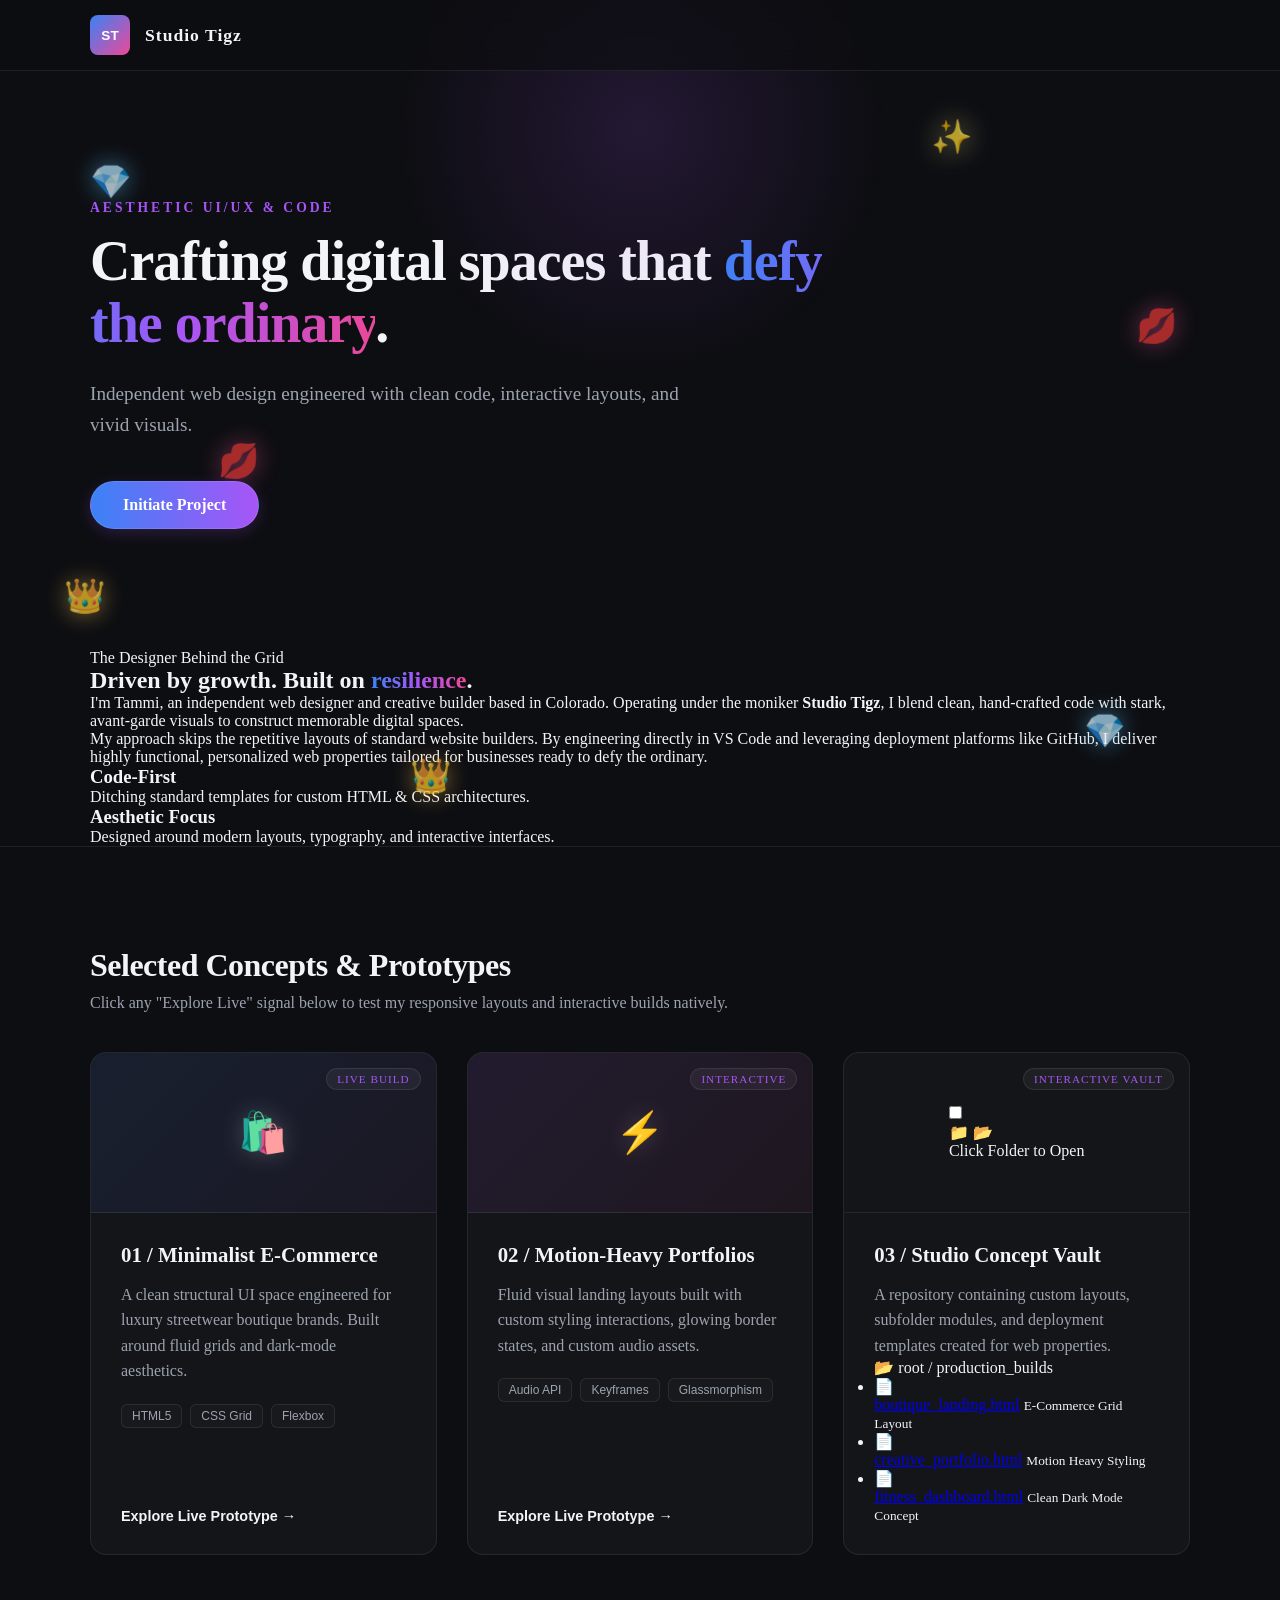
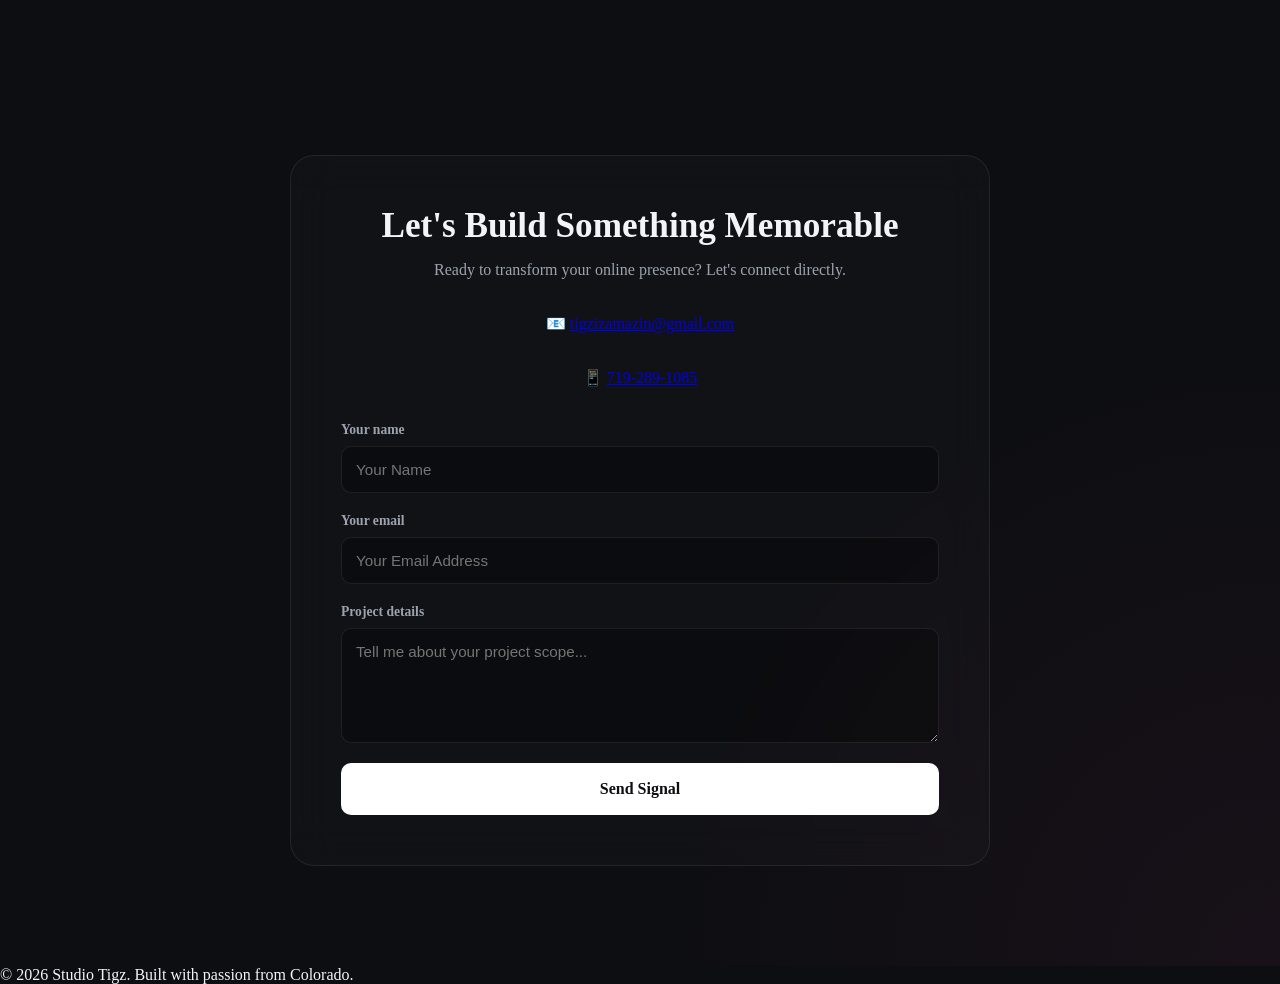
==== index.html @ 37947c1b "Use live GitHub Pages link for boutique project" ====
<!DOCTYPE html>
<html lang="en">
<head>
    <meta charset="UTF-8">
    <meta name="viewport" content="width=device-width, initial-scale=1.0">
    <title>Studio Tigz | Digital Experience Portfolio</title>
    <link rel="stylesheet" href="style.css">
</head>
<body>
    
    <!-- Trendy Floating Asset Layer -->
    <div class="floating-assets-layer" aria-hidden="true">
        <span class="sparkle-particle particle-1">✦</span>
        <span class="sparkle-particle particle-2">✧</span>
        <span class="sparkle-particle particle-3">·</span>
        <span class="sparkle-particle particle-4">✦</span>
        <span class="sparkle-particle particle-5">✧</span>
        <span class="sparkle-particle particle-6">·</span>
        <span class="float-item diamond item-1">💎</span>
        <span class="float-item lips item-2">💋</span>
        <span class="float-item crown item-3">👑</span>
        <span class="float-item star item-4">✨</span>
        <span class="float-item diamond item-5">💎</span>
        <span class="float-item lips item-6">💋</span>
        <span class="float-item crown item-7">👑</span>
    </div>

    <!-- Navigation Header -->
    <header class="glass-nav">
        <div class="nav-container">
            <a href="#top" class="brand-mark" aria-label="Studio Tigz home">ST</a>
            <a href="#top" class="studio-name">Studio Tigz</a>
        </div>
    </header>

    <!-- Main Hero Statement Section -->
    <main id="top">
    <section class="hero-section">
        <div class="hero-glow"></div>
        <div class="container">
            <p class="hero-tag">Aesthetic UI/UX & Code</p>
            <h1 class="hero-title">Crafting digital spaces that <span class="gradient-text">defy the ordinary</span>.</h1>
            <p class="hero-subtitle">Independent web design engineered with clean code, interactive layouts, and vivid visuals.</p>
            <a href="#contact" class="btn-primary">Initiate Project</a>
        </div>
    </section>

    <!-- About / Studio Bio Section -->
    <section id="about" class="bio-section">
        <div class="container">
            <div class="bio-grid">
                <div class="bio-text">
                    <p class="bio-tag">The Designer Behind the Grid</p>
                    <h2>Driven by growth. Built on <span class="gradient-text">resilience</span>.</h2>
                    <p class="bio-paragraph">
                        I'm Tammi, an independent web designer and creative builder based in Colorado.
                        Operating under the moniker <strong>Studio Tigz</strong>, I blend clean, hand-crafted code with stark,
                        avant-garde visuals to construct memorable digital spaces.
                    </p>
                    <p class="bio-paragraph">
                        My approach skips the repetitive layouts of standard website builders. By engineering directly in
                        VS Code and leveraging deployment platforms like GitHub, I deliver highly functional, personalized
                        web properties tailored for businesses ready to defy the ordinary.
                    </p>
                </div>
                <div class="bio-stats">
                    <div class="stat-card">
                        <h3>Code-First</h3>
                        <p>Ditching standard templates for custom HTML &amp; CSS architectures.</p>
                    </div>
                    <div class="stat-card">
                        <h3>Aesthetic Focus</h3>
                        <p>Designed around modern layouts, typography, and interactive interfaces.</p>
                    </div>
                </div>
            </div>
        </div>
    </section>

    <!-- Work Portfolio Display Section -->
    <section id="work" class="work-section">
        <div class="container">
            <h2 class="section-title">Selected Concepts &amp; Prototypes</h2>
            <p class="section-desc" style="color: var(--text-muted); margin-top: -30px; margin-bottom: 40px;">
                Click any "Explore Live" signal below to test my responsive layouts and interactive builds natively.
            </p>

            <div class="grid">
                <!-- Project Card 01 -->
                <div class="work-card">
                    <div class="card-visual-header asset-ecommerce">
                        <span class="preview-badge">Live Build</span>
                        <div class="card-icon">🛍️</div>
                    </div>
                    <div class="card-body">
                        <h3>01 / Minimalist E-Commerce</h3>
                        <p>A clean structural UI space engineered for luxury streetwear boutique brands. Built around fluid grids and dark-mode aesthetics.</p>
                        <div class="project-tags">
                            <span>HTML5</span> <span>CSS Grid</span> <span>Flexbox</span>
                        </div>
                        <!-- Replace the placeholder with the live project URL when ready. -->
                        <a href="#" target="_blank" rel="noopener noreferrer" class="project-link">Explore Live Prototype &rarr;</a>
                    </div>
                </div>

                <!-- Project Card 02 -->
                <div class="work-card">
                    <div class="card-visual-header asset-motion">
                        <span class="preview-badge">Interactive</span>
                        <div class="card-icon">⚡</div>
                    </div>
                    <div class="card-body">
                        <h3>02 / Motion-Heavy Portfolios</h3>
                        <p>Fluid visual landing layouts built with custom styling interactions, glowing border states, and custom audio assets.</p>
                        <div class="project-tags">
                            <span>Audio API</span> <span>Keyframes</span> <span>Glassmorphism</span>
                        </div>
                        <!-- Replace the placeholder with the live project URL when ready. -->
                        <a href="#" target="_blank" rel="noopener noreferrer" class="project-link">Explore Live Prototype &rarr;</a>
                    </div>
                </div>

                <!-- Interactive Concept Vault Card -->
                <div class="work-card vault-card">
                    <div class="card-visual-header asset-vault">
                        <span class="preview-badge">Interactive Vault</span>
                        <label class="folder-trigger" for="vault-toggle" aria-label="Toggle Project Folder">
                            <input type="checkbox" id="vault-toggle" class="vault-checkbox">
                            <div class="folder-icon">
                                <span class="folder-back">📁</span>
                                <span class="folder-front">📂</span>
                            </div>
                            <span class="folder-hint-text">Click Folder to Open</span>
                        </label>
                    </div>

                    <div class="card-body">
                        <h3>03 / Studio Concept Vault</h3>
                        <p>A repository containing custom layouts, subfolder modules, and deployment templates created for web properties.</p>

                        <div class="vault-file-tree">
                            <div class="tree-header">📂 root / production_builds</div>
                            <ul class="file-list">
                                <li class="file-item">
                                    <span class="file-icon">📄</span>
                                    <div class="file-info">
                                        <a href="https://tammi-digital.github.io/boutique-landing/" target="_blank" rel="noopener noreferrer">boutique_landing.html</a>
                                        <small>E-Commerce Grid Layout</small>
                                    </div>
                                </li>
                                <li class="file-item">
                                    <span class="file-icon">📄</span>
                                    <div class="file-info">
                                        <a href="https://github.io" target="_blank" rel="noopener noreferrer">creative_portfolio.html</a>
                                        <small>Motion Heavy Styling</small>
                                    </div>
                                </li>
                                <li class="file-item">
                                    <span class="file-icon">📄</span>
                                    <div class="file-info">
                                        <a href="https://github.io" target="_blank" rel="noopener noreferrer">fitness_dashboard.html</a>
                                        <small>Clean Dark Mode Concept</small>
                                    </div>
                                </li>
                            </ul>
                        </div>
                    </div>
                </div>
            </div>
        </div>
    </section>

    <!-- Contact & Engagement Form -->
    <section id="contact" class="contact-section">
        <div class="container">
            <div class="glass-card">
                <h2>Let's Build Something Memorable</h2>
                <p>Ready to transform your online presence? Let's connect directly.</p>
                
                <!-- Direct Contact Information -->
                <div class="direct-contact">
                    <p>📧 <a href="mailto:tigzizamazin@gmail.com">tigzizamazin@gmail.com</a></p>
                    <p>📱 <a href="tel:7192891085">719-289-1085</a></p>
                </div>

                <form class="contact-form" action="mailto:tigzizamazin@gmail.com" method="post" enctype="text/plain">
                    <label for="name">Your name</label>
                    <input id="name" name="name" type="text" placeholder="Your Name" required>
                    <label for="email">Your email</label>
                    <input id="email" name="email" type="email" placeholder="Your Email Address" required>
                    <label for="message">Project details</label>
                    <textarea id="message" name="message" placeholder="Tell me about your project scope..." rows="5" required></textarea>
                    <button type="submit" class="btn-submit">Send Signal</button>
                </form>
            </div>
        </div>
    </section>
    </main>

    <!-- Footer -->
    <footer>
        <p>&copy; 2026 Studio Tigz. Built with passion from Colorado.</p>
    </footer>
    <!-- Futuristic Hover Audio System -->
    <script>
        // Create an electronic high-end synth blip on the fly
        let audioContext;

        function playHoverSound() {
            const AudioContext = window.AudioContext || window.webkitAudioContext;
            if (!AudioContext) return;
            
            audioContext ??= new AudioContext();
            const ctx = audioContext;
            const osc = ctx.createOscillator();
            const gain = ctx.createGain();
            
            // High-end electronic sine wave characteristic
            osc.type = 'sine'; 
            // 850Hz to 1200Hz gives that premium cyber-notification frequency
            osc.frequency.setValueAtTime(850, ctx.currentTime);
            osc.frequency.exponentialRampToValueAtTime(1200, ctx.currentTime + 0.08);
            
            // Smoothly fade out the sound so it doesn't pop aggressively
            gain.gain.setValueAtTime(0.04, ctx.currentTime); // Low volume so it isn't startling
            gain.gain.exponentialRampToValueAtTime(0.0001, ctx.currentTime + 0.08);
            
            osc.connect(gain);
            gain.connect(ctx.destination);
            
            osc.start();
            osc.stop(ctx.currentTime + 0.08);
        }

        // Attach the sound trigger to your interactive glowing action buttons
        document.querySelectorAll('.btn-primary, .btn-submit, .work-card').forEach(element => {
            element.addEventListener('mouseenter', playHoverSound);
        });
    </script>

</body>
</html>
---- style.css ----
/* Core Structural & Color Reset */
:root {
    --bg-dark: #0d0e12;
    --card-bg: rgba(255, 255, 255, 0.03);
    --glass-border: rgba(255, 255, 255, 0.08);
    --text-main: #f3f4f6;
    --text-muted: #9ca3af;
    --neon-blue: #3b82f6;
    --neon-purple: #a855f7;
    --neon-pink: #ec4899;
}

* {
    margin: 0;
    padding: 0;
    box-sizing: border-box;
    font-family: Georgia, "Times New Roman", serif;
    scroll-behavior: smooth;
}

body {
    background-color: var(--bg-dark);
    color: var(--text-main);
    overflow-x: hidden;
    width: 100%;
}

.floating-assets-layer {
    position: fixed;
    inset: 0;
    z-index: 0;
    overflow: hidden;
    pointer-events: none;
}

.float-item {
    position: absolute;
    display: block;
    font-family: "Segoe UI Emoji", "Apple Color Emoji", sans-serif;
    font-size: clamp(1.3rem, 2.6vw, 2.4rem);
    opacity: 0.72;
    filter: drop-shadow(0 0 10px rgba(255, 255, 255, 0.24));
    animation: float-drift 9s ease-in-out infinite;
    will-change: transform;
}

.sparkle-particle {
    position: absolute;
    color: #fff4a8;
    font-family: Georgia, serif;
    font-size: clamp(0.9rem, 1.8vw, 1.5rem);
    opacity: 0;
    text-shadow: 0 0 7px #fff4a8, 0 0 18px var(--neon-pink);
    animation: sparkle-pulse 4.5s ease-in-out infinite;
}

.particle-1 { top: 23%; left: 25%; animation-delay: 0s; }
.particle-2 { top: 42%; right: 22%; animation-delay: -1.4s; }
.particle-3 { top: 73%; left: 23%; animation-delay: -2.8s; }
.particle-4 { top: 82%; right: 28%; animation-delay: -3.7s; }
.particle-5 { top: 58%; right: 5%; animation-delay: -0.8s; }
.particle-6 { top: 11%; left: 44%; animation-delay: -2.1s; }

@keyframes sparkle-pulse {
    0%, 100% {
        opacity: 0;
        transform: scale(0.45) rotate(0deg);
    }
    35%, 65% {
        opacity: 0.9;
        transform: scale(1) rotate(45deg);
    }
}

.diamond {
    filter: drop-shadow(0 0 12px rgba(92, 196, 255, 0.75));
}

.lips {
    filter: drop-shadow(0 0 12px rgba(255, 92, 165, 0.65));
}

.crown {
    filter: drop-shadow(0 0 12px rgba(255, 204, 91, 0.72));
}

.star {
    filter: drop-shadow(0 0 14px rgba(255, 245, 159, 0.9));
}

.item-1 { top: 18%; left: 7%; animation-delay: -1s; }
.item-2 { top: 34%; right: 8%; animation-delay: -5s; }
.item-3 { top: 64%; left: 5%; animation-delay: -7s; }
.item-4 { top: 13%; right: 24%; animation-delay: -3s; }
.item-5 { top: 79%; right: 12%; animation-delay: -6s; }
.item-6 { top: 49%; left: 17%; animation-delay: -4s; }
.item-7 { top: 84%; left: 32%; animation-delay: -8s; }

@keyframes float-drift {
    0%, 100% {
        transform: translate3d(0, 0, 0) rotate(-8deg) scale(0.94);
    }
    50% {
        transform: translate3d(10px, -18px, 0) rotate(8deg) scale(1.06);
    }
}

.container {
    width: 90%;
    max-width: 1100px;
    margin: 0 auto;
}

/* Glassmorphism Header Bar */
.glass-nav {
    position: fixed;
    top: 0;
    width: 100%;
    z-index: 100;
    background: rgba(13, 14, 18, 0.7);
    backdrop-filter: blur(12px);
    border-bottom: 1px solid var(--glass-border);
    padding: 15px 0;
}

.nav-container {
    width: 90%;
    max-width: 1100px;
    margin: 0 auto;
    display: flex;
    align-items: center;
    gap: 15px;
}

.brand-mark {
    display: grid;
    place-items: center;
    height: 40px;
    width: 40px;
    border-radius: 8px;
    background: linear-gradient(135deg, var(--neon-blue), var(--neon-pink));
    color: #fff;
    font-family: Arial, sans-serif;
    font-size: 0.85rem;
    font-weight: 800;
    text-decoration: none;
}

.studio-name {
    font-size: 1.1rem;
    font-weight: 700;
    letter-spacing: 1px;
    color: var(--text-main);
    text-decoration: none;
}

/* High-Concept Hero Layout */
.hero-section {
    position: relative;
    padding: 200px 0 120px 0;
    display: flex;
    align-items: center;
    overflow: hidden; /* FIX: Keeps moving animation elements clipped within section boundaries */
}

.hero-glow {
    position: absolute;
    top: 20%;
    left: 50%;
    transform: translate(-50%, -50%);
    width: 500px;
    height: 500px;
    background: radial-gradient(circle, rgba(168,85,247,0.15) 0%, rgba(59,130,246,0) 70%);
    z-index: 1;
    pointer-events: none;
}

.hero-section::after {
    position: absolute; /* FIX: Forcibly binds the sweep light relative to the hero wrapper */
    top: 0;
    left: -35%;
    width: 22%;
    height: 100%;
    background: linear-gradient(90deg, transparent, rgba(255, 255, 255, 0.08), transparent);
    content: "";
    pointer-events: none;
    transform: skewX(-18deg);
    animation: light-sweep 11s ease-in-out infinite;
}

@keyframes light-sweep {
    0%, 60% { left: -35%; }
    80%, 100% { left: 120%; }
}

.hero-tag {
    color: var(--neon-purple);
    font-weight: 600;
    text-transform: uppercase;
    letter-spacing: 3px;
    font-size: 0.85rem;
    margin-bottom: 15px;
}

.hero-title {
    font-size: 3.5rem;
    font-weight: 800;
    line-height: 1.1;
    max-width: 800px;
    margin-bottom: 25px;
    letter-spacing: -1px;
}

.gradient-text {
    background: linear-gradient(to right, var(--neon-blue), var(--neon-purple), var(--neon-pink));
    -webkit-background-clip: text;
    -webkit-text-fill-color: transparent;
}

.hero-subtitle {
    font-size: 1.2rem;
    color: var(--text-muted);
    max-width: 600px;
    margin-bottom: 40px;
    line-height: 1.6;
}

/* Structural Concepts Grid */
.work-section {
    padding: 100px 0;
    border-top: 1px solid var(--glass-border);
}

/* Upgraded Dynamic Interactive Primary Button */
.btn-primary {
    display: inline-block;
    padding: 14px 32px;
    background: linear-gradient(to right, var(--neon-blue), var(--neon-purple));
    color: #fff;
    text-decoration: none;
    font-weight: 600;
    border-radius: 30px;
    border: 1px solid rgba(255, 255, 255, 0.1);
    box-shadow: 0 4px 15px rgba(168, 85, 247, 0.2);
    transition: all 0.3s cubic-bezier(0.4, 0, 0.2, 1);
    position: relative;
    z-index: 2;
}

/* Irresistible Multi-Layer Neon Glow Effect */
.btn-primary:hover {
    transform: translateY(-3px) scale(1.03);
    border-color: rgba(255, 255, 255, 0.4);
    box-shadow: 0 0 15px rgba(59, 130, 246, 0.6), 
                0 0 30px var(--neon-purple), 
                0 0 45px var(--neon-pink);
}

/* Upgraded Contact Form Submit Button */
.btn-submit {
    padding: 16px;
    background: #fff;
    color: var(--bg-dark);
    border: 1px solid transparent;
    border-radius: 10px;
    font-size: 1rem;
    font-weight: 700;
    cursor: pointer;
    transition: all 0.3s cubic-bezier(0.4, 0, 0.2, 1);
}

/* Stark White Neon Glow for the Submit Button */
.btn-submit:hover {
    background: var(--bg-dark);
    color: #fff;
    border-color: var(--neon-blue);
    transform: translateY(-2px);
    box-shadow: 0 0 15px rgba(59, 130, 246, 0.5),
                0 0 25px rgba(168, 85, 247, 0.4);
}

.section-title {
    font-size: 2rem;
    margin-bottom: 40px;
    letter-spacing: -0.5px;
}

.grid {
    display: grid;
    grid-template-columns: repeat(auto-fit, minmax(300px, 1fr));
    gap: 30px;
}

.work-card {
    background: var(--card-bg);
    border: 1px solid var(--glass-border);
    border-radius: 16px;
    overflow: hidden; /* Clips the background graphic to the card's rounded corners */
    display: flex;
    flex-direction: column;
    transition: all 0.35s cubic-bezier(0.4, 0, 0.2, 1);
}

.card-visual-header {
    height: 160px;
    position: relative;
    display: grid;
    place-items: center;
    border-bottom: 1px solid var(--glass-border);
}

.asset-ecommerce {
    background: linear-gradient(135deg, rgba(59, 130, 246, 0.1), rgba(168, 85, 247, 0.05));
}

.asset-motion {
    background: linear-gradient(135deg, rgba(168, 85, 247, 0.1), rgba(236, 72, 153, 0.05));
}

.card-icon {
    font-size: 2.5rem;
    filter: drop-shadow(0 0 12px rgba(255, 255, 255, 0.2));
}

.preview-badge {
    position: absolute;
    top: 15px;
    right: 15px;
    background: rgba(255, 255, 255, 0.05);
    border: 1px solid var(--glass-border);
    padding: 4px 10px;
    border-radius: 20px;
    font-size: 0.7rem;
    text-transform: uppercase;
    letter-spacing: 1px;
    color: var(--neon-purple);
}

.card-body {
    padding: 30px;
    display: flex;
    flex-direction: column;
    flex-grow: 1;
}

.work-card h3 {
    font-size: 1.3rem;
    margin-bottom: 15px;
}

.work-card p {
    color: var(--text-muted);
    line-height: 1.6;
}

.project-tags {
    display: flex;
    flex-wrap: wrap;
    gap: 8px;
    margin: 20px 0;
}

.project-tags span {
    background: rgba(255, 255, 255, 0.02);
    border: 1px solid var(--glass-border);
    padding: 4px 10px;
    border-radius: 6px;
    font-family: sans-serif;
    font-size: 0.75rem;
    color: var(--text-muted);
}

.project-link {
    margin-top: auto;
    color: var(--text-main);
    text-decoration: none;
    font-weight: 600;
    font-family: sans-serif;
    font-size: 0.9rem;
    transition: color 0.25s ease;
}

.work-card:hover {
    border-color: var(--neon-purple);
    transform: translateY(-5px);
    box-shadow: 0 10px 30px rgba(168, 85, 247, 0.1);
}

.work-card:hover .project-link {
    color: var(--neon-blue);
}

/* Glassmorphic Contact Card */
.contact-section {
    padding: 100px 0;
    background: radial-gradient(circle at bottom right, rgba(236,72,153,0.05), transparent 40%);
    overflow: hidden; /* FIX: Prevents contact animation leaks from shifting viewport container dimensions */
}

.glass-card {
    background: rgba(255, 255, 255, 0.02);
    border: 1px solid var(--glass-border);
    backdrop-filter: blur(20px);
    padding: 50px;
    border-radius: 24px;
    max-width: 700px;
    margin: 0 auto;
    text-align: center;
}

.glass-card h2 {
    font-size: 2.2rem;
    margin-bottom: 15px;
}

.glass-card p {
    color: var(--text-muted);
    margin-bottom: 35px;
}

.contact-form {
    display: flex;
    flex-direction: column;
    gap: 20px;
    text-align: left;
}

.contact-form label {
    color: var(--text-muted);
    font-size: 0.85rem;
    font-weight: 600;
    margin-bottom: -12px;
}

/* Completed & Sealed input block syntax structure */
.contact-form input, .contact-form textarea {
    width: 100%;
    background: rgba(0, 0, 0, 0.3);
    border: 1px solid var(--glass-border);
    padding: 14px;
    border-radius: 10px;
    color: var(--text-main);
    font-family: sans-serif;
    font-size: 0.95rem;
    transition: all 0.25s ease;
}

/* Smooth neon focus state indicator lines */
.contact-form input:focus, .contact-form textarea:focus {
    outline: none;
    border-color: var(--neon-purple);
    box-shadow: 0 0 10px rgba(168, 85, 247, 0.25);
    background: rgba(0, 0, 0, 0.4);
}
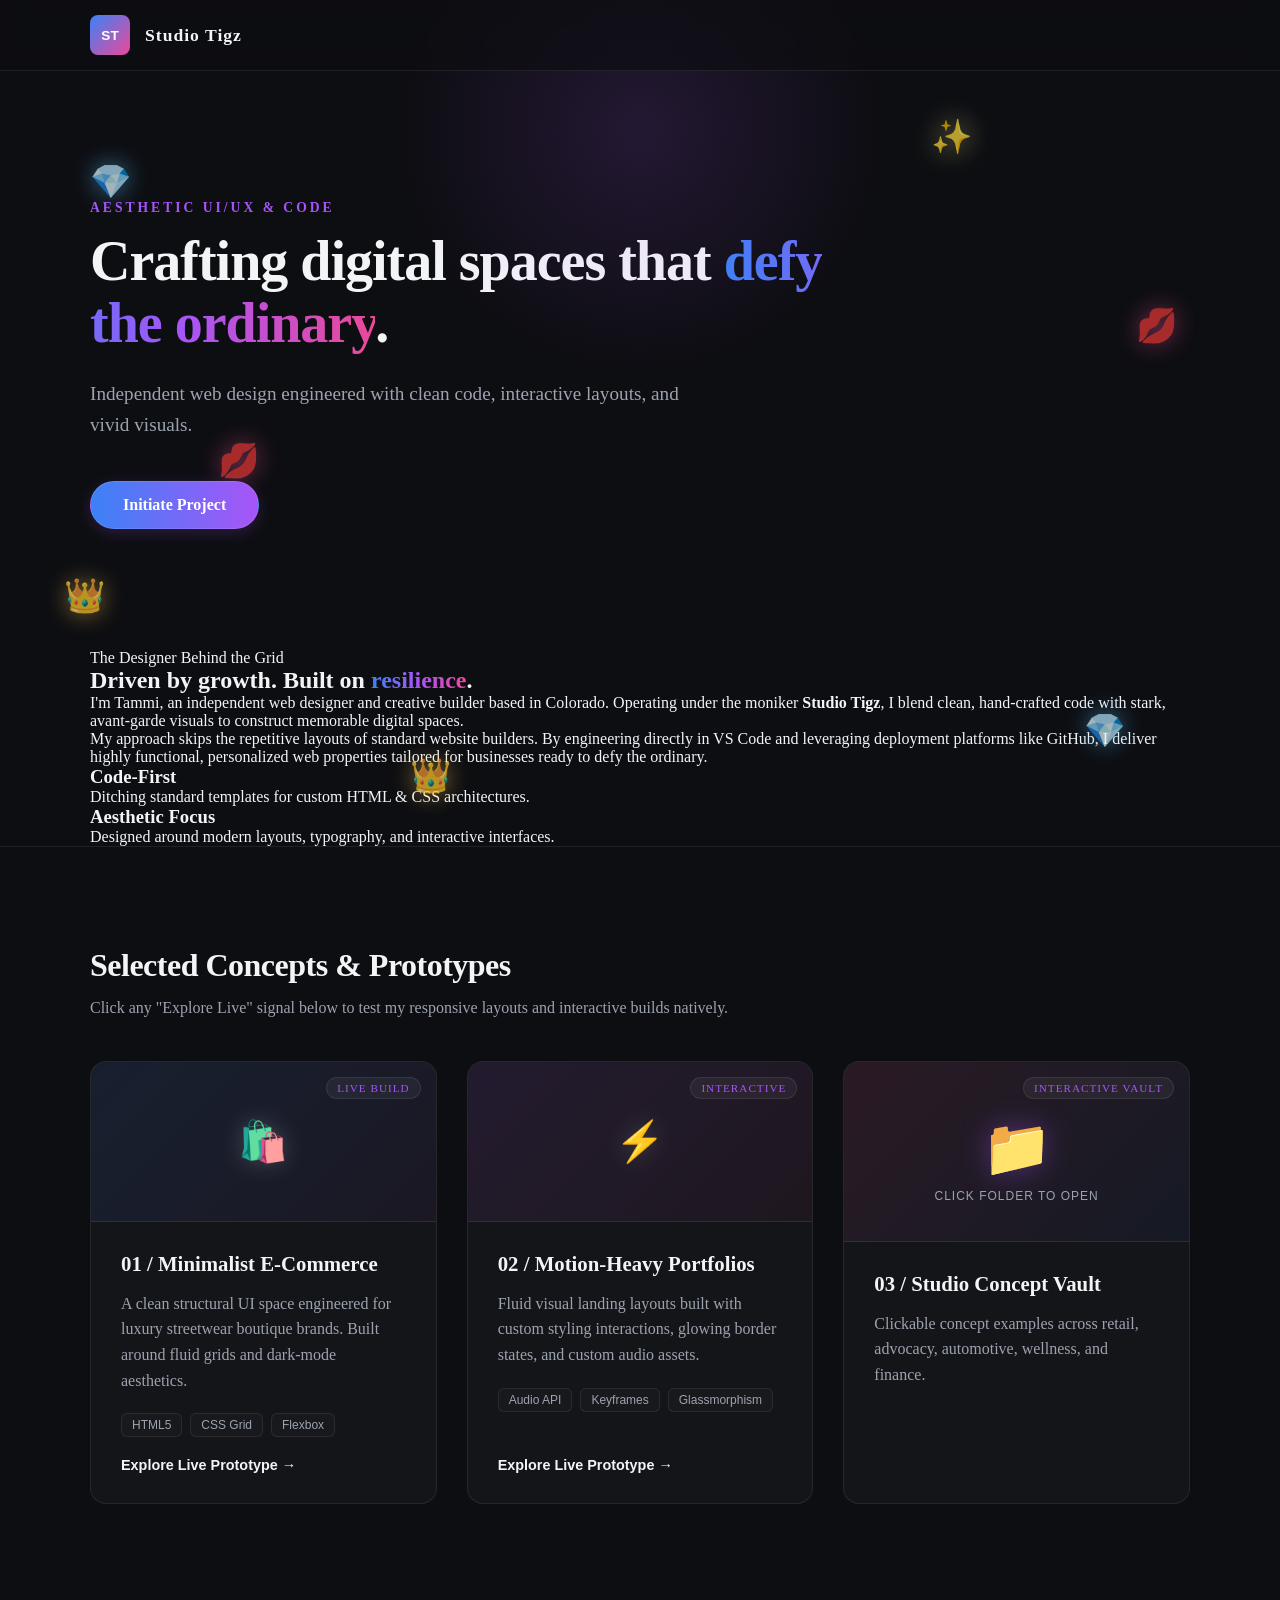
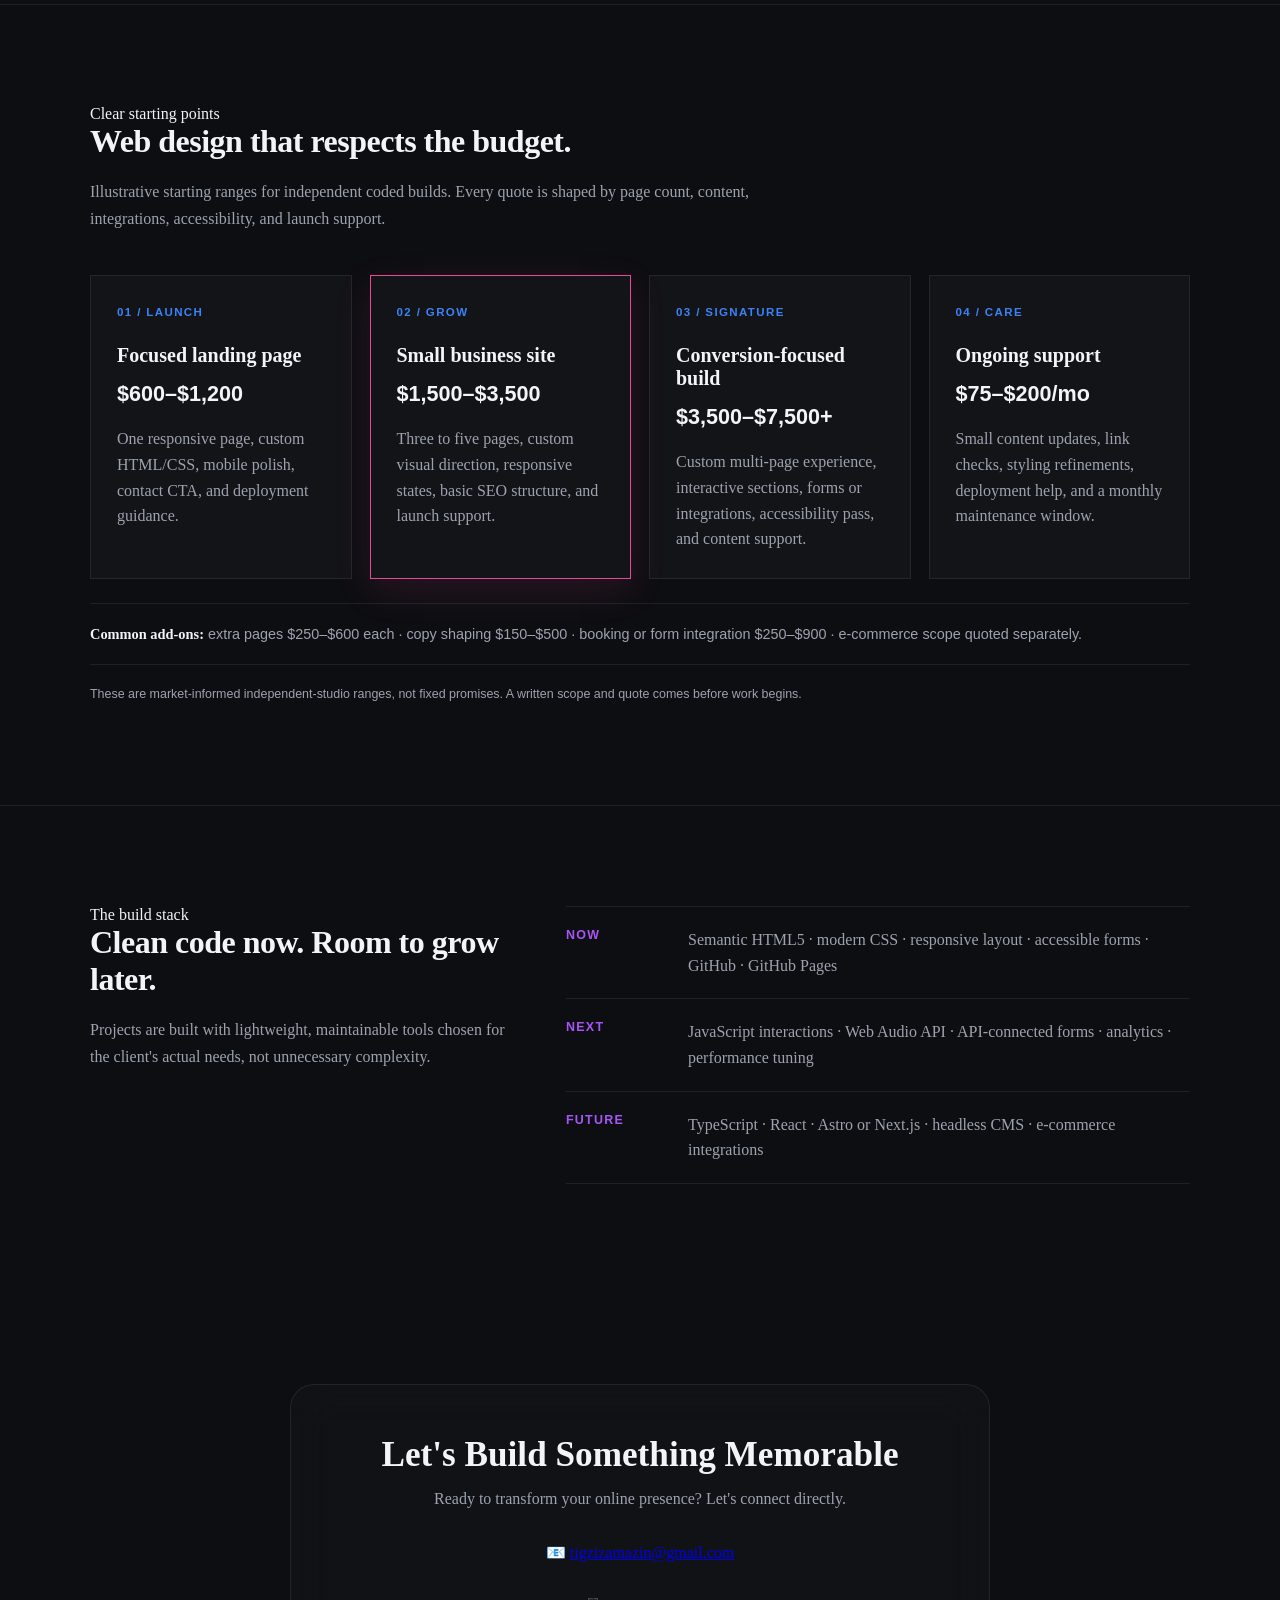
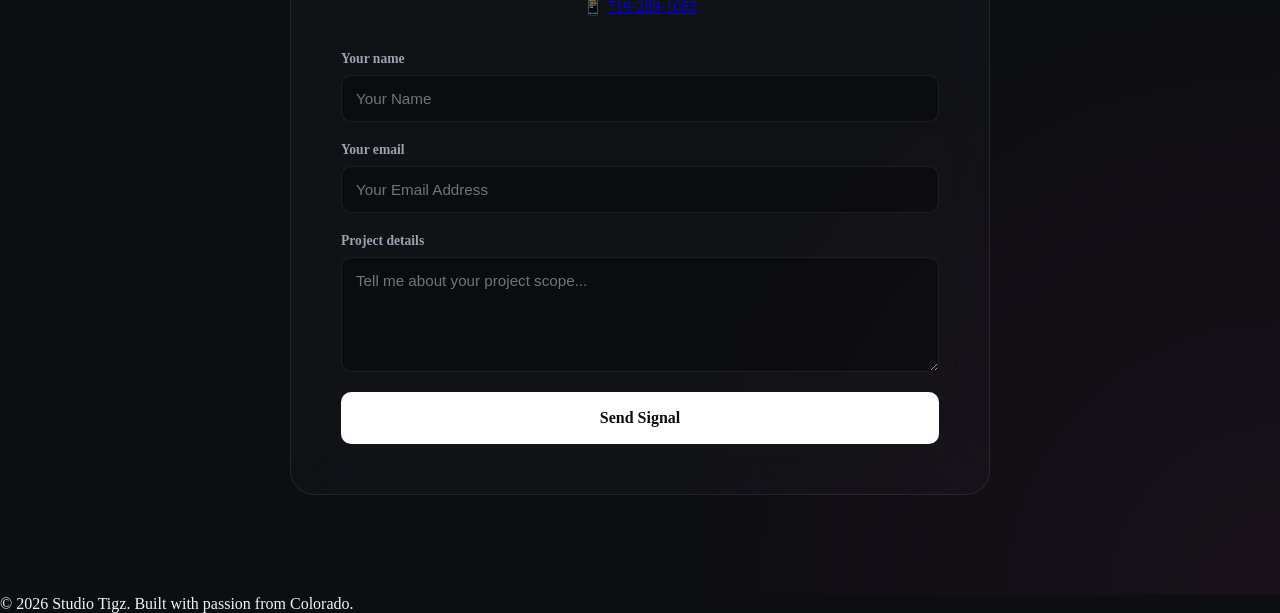
==== commit b795ef64: "Add concept vault pricing and technology stack" ====
--- a/index.html
+++ b/index.html
@@ -136,7 +136,7 @@
 
                     <div class="card-body">
                         <h3>03 / Studio Concept Vault</h3>
-                        <p>A repository containing custom layouts, subfolder modules, and deployment templates created for web properties.</p>
+                        <p>Clickable concept examples across retail, advocacy, automotive, wellness, and finance.</p>
 
                         <div class="vault-file-tree">
                             <div class="tree-header">📂 root / production_builds</div>
@@ -151,15 +151,29 @@
                                 <li class="file-item">
                                     <span class="file-icon">📄</span>
                                     <div class="file-info">
-                                        <a href="https://github.io" target="_blank" rel="noopener noreferrer">creative_portfolio.html</a>
-                                        <small>Motion Heavy Styling</small>
-                                    </div>
-                                </li>
-                                <li class="file-item">
-                                    <span class="file-icon">📄</span>
-                                    <div class="file-info">
-                                        <a href="https://github.io" target="_blank" rel="noopener noreferrer">fitness_dashboard.html</a>
-                                        <small>Clean Dark Mode Concept</small>
+                                        <a href="https://tammi-digital.github.io/boutique-landing/survivor-advocacy/" target="_blank" rel="noopener noreferrer">reclaim_advocacy.html</a>
+                                        <small>Survivor support concept example</small>
+                                    </div>
+                                </li>
+                                <li class="file-item">
+                                    <span class="file-icon">📄</span>
+                                    <div class="file-info">
+                                        <a href="https://tammi-digital.github.io/boutique-landing/mechanic/" target="_blank" rel="noopener noreferrer">torquehaus_garage.html</a>
+                                        <small>Mechanic concept example</small>
+                                    </div>
+                                </li>
+                                <li class="file-item">
+                                    <span class="file-icon">📄</span>
+                                    <div class="file-info">
+                                        <a href="https://tammi-digital.github.io/boutique-landing/massage/" target="_blank" rel="noopener noreferrer">low_tide_bodywork.html</a>
+                                        <small>Massage studio concept example</small>
+                                    </div>
+                                </li>
+                                <li class="file-item">
+                                    <span class="file-icon">📄</span>
+                                    <div class="file-info">
+                                        <a href="https://tammi-digital.github.io/boutique-landing/accounting/" target="_blank" rel="noopener noreferrer">ledger_loom.html</a>
+                                        <small>Accounting practice concept example</small>
                                     </div>
                                 </li>
                             </ul>
@@ -167,6 +181,29 @@
                     </div>
                 </div>
             </div>
+        </div>
+    </section>
+
+    <section id="pricing" class="pricing-section">
+        <div class="container">
+            <p class="bio-tag">Clear starting points</p>
+            <h2 class="section-title">Web design that respects the budget.</h2>
+            <p class="section-desc">Illustrative starting ranges for independent coded builds. Every quote is shaped by page count, content, integrations, accessibility, and launch support.</p>
+            <div class="pricing-grid">
+                <article class="price-card"><span class="price-label">01 / Launch</span><h3>Focused landing page</h3><strong>$600–$1,200</strong><p>One responsive page, custom HTML/CSS, mobile polish, contact CTA, and deployment guidance.</p></article>
+                <article class="price-card featured-price"><span class="price-label">02 / Grow</span><h3>Small business site</h3><strong>$1,500–$3,500</strong><p>Three to five pages, custom visual direction, responsive states, basic SEO structure, and launch support.</p></article>
+                <article class="price-card"><span class="price-label">03 / Signature</span><h3>Conversion-focused build</h3><strong>$3,500–$7,500+</strong><p>Custom multi-page experience, interactive sections, forms or integrations, accessibility pass, and content support.</p></article>
+                <article class="price-card"><span class="price-label">04 / Care</span><h3>Ongoing support</h3><strong>$75–$200/mo</strong><p>Small content updates, link checks, styling refinements, deployment help, and a monthly maintenance window.</p></article>
+            </div>
+            <div class="pricing-addons"><strong>Common add-ons:</strong> extra pages $250–$600 each · copy shaping $150–$500 · booking or form integration $250–$900 · e-commerce scope quoted separately.</div>
+            <p class="pricing-note">These are market-informed independent-studio ranges, not fixed promises. A written scope and quote comes before work begins.</p>
+        </div>
+    </section>
+
+    <section id="stack" class="stack-section">
+        <div class="container stack-layout">
+            <div><p class="bio-tag">The build stack</p><h2 class="section-title">Clean code now. Room to grow later.</h2><p class="section-desc">Projects are built with lightweight, maintainable tools chosen for the client's actual needs, not unnecessary complexity.</p></div>
+            <div class="stack-list"><div><strong>Now</strong><span>Semantic HTML5 · modern CSS · responsive layout · accessible forms · GitHub · GitHub Pages</span></div><div><strong>Next</strong><span>JavaScript interactions · Web Audio API · API-connected forms · analytics · performance tuning</span></div><div><strong>Future</strong><span>TypeScript · React · Astro or Next.js · headless CMS · e-commerce integrations</span></div></div>
         </div>
     </section>
 
--- a/style.css
+++ b/style.css
@@ -390,6 +390,123 @@
     color: var(--neon-blue);
 }
 
+/* Vault Card Visual Header Settings */
+.asset-vault {
+    background: linear-gradient(135deg, rgba(236, 72, 153, 0.1), rgba(59, 130, 246, 0.05));
+    height: 180px !important;
+}
+
+.vault-checkbox {
+    display: none;
+}
+
+.folder-trigger {
+    display: flex;
+    flex-direction: column;
+    align-items: center;
+    cursor: pointer;
+    gap: 8px;
+    margin-top: 15px;
+}
+
+.folder-icon {
+    font-size: 3.5rem;
+    position: relative;
+    user-select: none;
+    transition: transform 0.25s cubic-bezier(0.4, 0, 0.2, 1);
+    filter: drop-shadow(0 0 15px rgba(168, 85, 247, 0.4));
+}
+
+.folder-icon .folder-front { display: none; }
+.folder-icon .folder-back { display: block; }
+
+.vault-checkbox:checked + .folder-icon .folder-front { display: block; }
+.vault-checkbox:checked + .folder-icon .folder-back { display: none; }
+.vault-checkbox:checked + .folder-icon { transform: scale(1.08); }
+
+.folder-hint-text {
+    font-size: 0.75rem;
+    font-family: sans-serif;
+    color: var(--text-muted);
+    letter-spacing: 1px;
+    text-transform: uppercase;
+}
+
+.vault-file-tree {
+    max-height: 0;
+    overflow: hidden;
+    opacity: 0;
+    background: rgba(0, 0, 0, 0.25);
+    border: 1px solid transparent;
+    border-radius: 10px;
+    margin-top: 0;
+    transition: all 0.4s cubic-bezier(0.4, 0, 0.2, 1);
+    text-align: left;
+}
+
+.vault-checkbox:checked ~ .vault-file-tree,
+body:has(.vault-checkbox:checked) .vault-file-tree {
+    max-height: 400px;
+    opacity: 1;
+    margin-top: 20px;
+    padding: 15px;
+    border-color: var(--glass-border);
+}
+
+.tree-header {
+    font-family: monospace;
+    font-size: 0.8rem;
+    color: var(--neon-blue);
+    border-bottom: 1px solid var(--glass-border);
+    padding-bottom: 8px;
+    margin-bottom: 12px;
+}
+
+.file-list {
+    list-style: none;
+    padding: 0;
+    margin: 0;
+    display: flex;
+    flex-direction: column;
+    gap: 12px;
+}
+
+.file-item {
+    display: flex;
+    align-items: flex-start;
+    gap: 12px;
+}
+
+.file-icon {
+    font-size: 1.2rem;
+    margin-top: 2px;
+}
+
+.file-info {
+    display: flex;
+    flex-direction: column;
+}
+
+.file-info a {
+    color: var(--text-main);
+    text-decoration: none;
+    font-family: monospace;
+    font-size: 0.9rem;
+    font-weight: 600;
+    transition: color 0.2s ease;
+}
+
+.file-info a:hover {
+    color: var(--neon-pink);
+}
+
+.file-info small {
+    color: var(--text-muted);
+    font-family: sans-serif;
+    font-size: 0.75rem;
+    margin-top: 2px;
+}
+
 /* Glassmorphic Contact Card */
 .contact-section {
     padding: 100px 0;
@@ -452,3 +569,62 @@
     box-shadow: 0 0 10px rgba(168, 85, 247, 0.25);
     background: rgba(0, 0, 0, 0.4);
 }
+
+.section-desc {
+    color: var(--text-muted);
+    line-height: 1.7;
+    max-width: 700px;
+    margin: -22px 0 42px;
+}
+
+.pricing-section, .stack-section {
+    border-top: 1px solid var(--glass-border);
+    padding: 100px 0;
+}
+
+.pricing-grid {
+    display: grid;
+    gap: 18px;
+    grid-template-columns: repeat(4, minmax(0, 1fr));
+}
+
+.price-card {
+    background: rgba(255, 255, 255, 0.025);
+    border: 1px solid var(--glass-border);
+    min-height: 270px;
+    padding: 26px;
+}
+
+.price-card.featured-price {
+    border-color: var(--neon-pink);
+    box-shadow: 0 12px 35px rgba(236, 72, 153, 0.12);
+}
+
+.price-label {
+    color: var(--neon-blue);
+    font: 700 .72rem/1.3 sans-serif;
+    letter-spacing: .12em;
+    text-transform: uppercase;
+}
+
+.price-card h3 { font-size: 1.25rem; margin: 24px 0 14px; }
+.price-card strong { color: var(--text-main); display: block; font: 700 1.35rem/1.2 sans-serif; }
+.price-card p { color: var(--text-muted); line-height: 1.6; margin-top: 20px; }
+.pricing-addons { border-block: 1px solid var(--glass-border); color: var(--text-muted); font: .9rem/1.7 sans-serif; margin-top: 24px; padding: 18px 0; }
+.pricing-addons strong { color: var(--text-main); }
+.pricing-note { color: var(--text-muted); font: .78rem/1.6 sans-serif; margin-top: 20px; }
+.stack-layout { align-items: start; display: grid; gap: 60px; grid-template-columns: .8fr 1.2fr; }
+.stack-list { border-top: 1px solid var(--glass-border); }
+.stack-list div { border-bottom: 1px solid var(--glass-border); display: grid; gap: 22px; grid-template-columns: 100px 1fr; padding: 20px 0; }
+.stack-list strong { color: var(--neon-purple); font: 700 .78rem/1.4 sans-serif; letter-spacing: .1em; text-transform: uppercase; }
+.stack-list span { color: var(--text-muted); line-height: 1.6; }
+
+@media (max-width: 900px) {
+    .pricing-grid { grid-template-columns: repeat(2, minmax(0, 1fr)); }
+    .stack-layout { grid-template-columns: 1fr; }
+}
+
+@media (max-width: 560px) {
+    .pricing-grid { grid-template-columns: 1fr; }
+    .stack-list div { gap: 10px; grid-template-columns: 1fr; }
+}
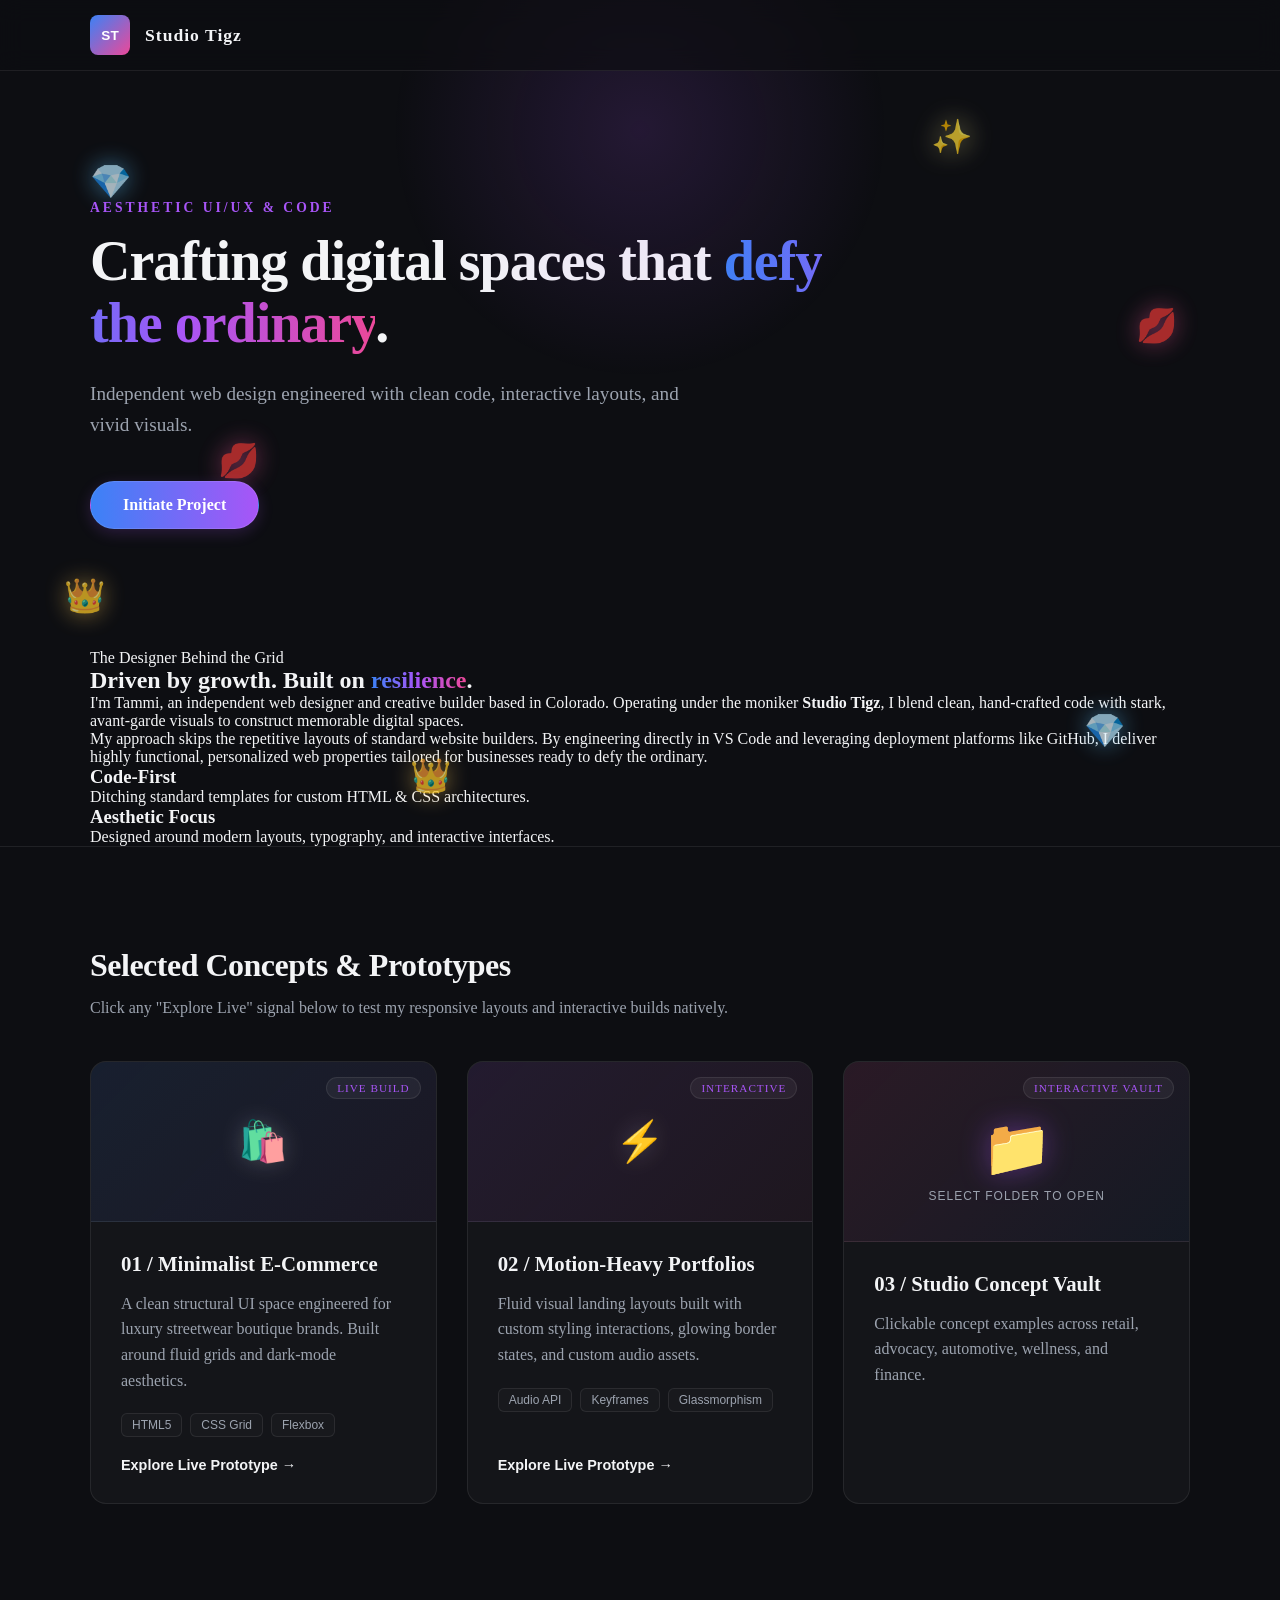
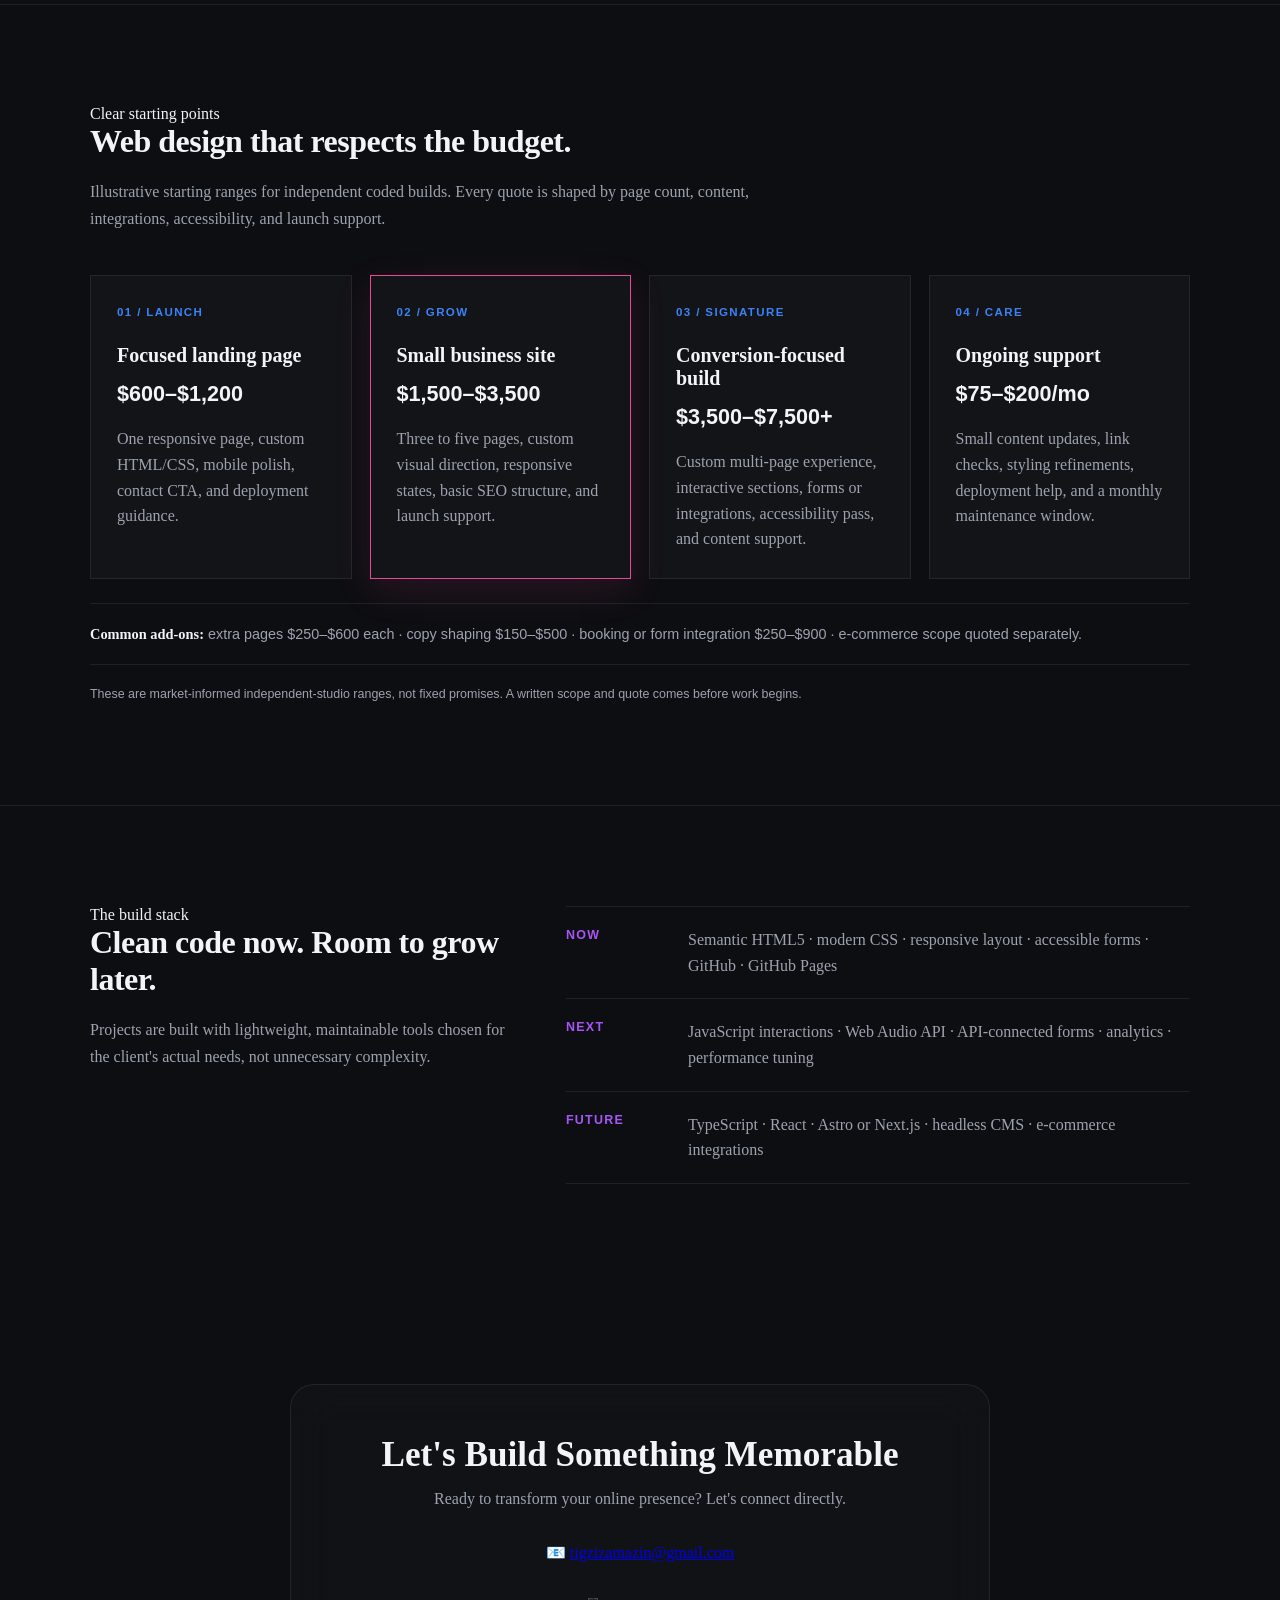
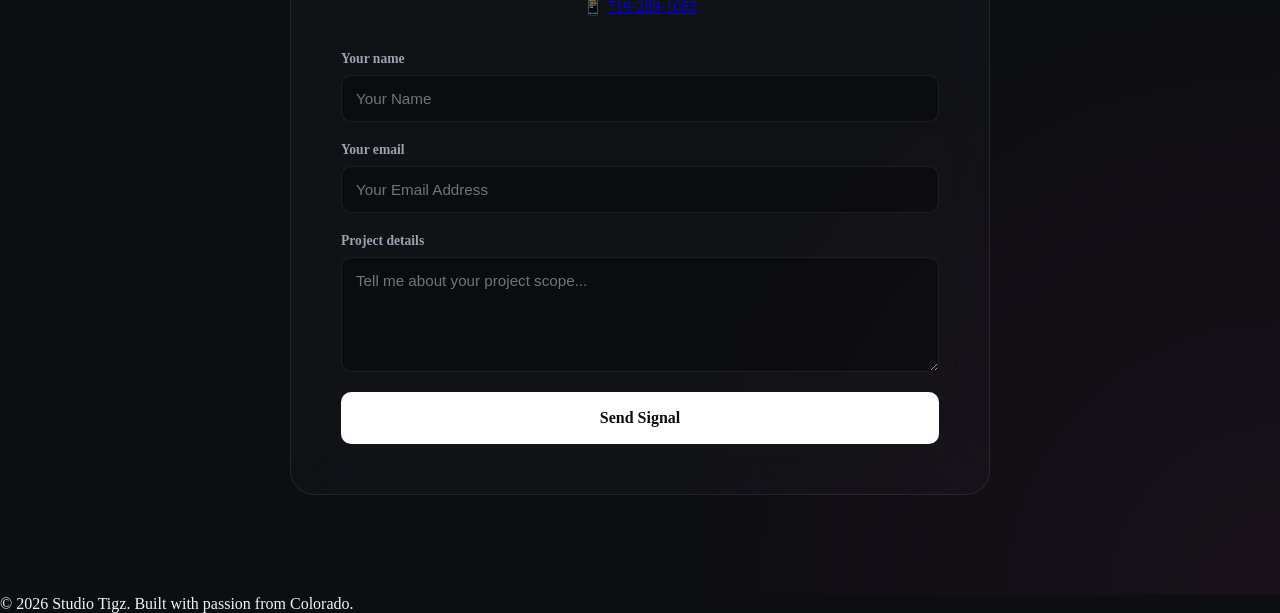
==== commit 940de451: "Fix concept folder browsing" ====
--- a/index.html
+++ b/index.html
@@ -98,8 +98,7 @@
                         <div class="project-tags">
                             <span>HTML5</span> <span>CSS Grid</span> <span>Flexbox</span>
                         </div>
-                        <!-- Replace the placeholder with the live project URL when ready. -->
-                        <a href="#" target="_blank" rel="noopener noreferrer" class="project-link">Explore Live Prototype &rarr;</a>
+                        <a href="https://tammi-digital.github.io/boutique-landing/" target="_blank" rel="noopener noreferrer" class="project-link">Explore Live Prototype &rarr;</a>
                     </div>
                 </div>
 
@@ -115,22 +114,21 @@
                         <div class="project-tags">
                             <span>Audio API</span> <span>Keyframes</span> <span>Glassmorphism</span>
                         </div>
-                        <!-- Replace the placeholder with the live project URL when ready. -->
-                        <a href="#" target="_blank" rel="noopener noreferrer" class="project-link">Explore Live Prototype &rarr;</a>
+                        <a href="https://tammi-digital.github.io/boutique-landing/survivor-advocacy/" target="_blank" rel="noopener noreferrer" class="project-link">Explore Live Prototype &rarr;</a>
                     </div>
                 </div>
 
                 <!-- Interactive Concept Vault Card -->
                 <div class="work-card vault-card">
+                    <input type="checkbox" id="vault-toggle" class="vault-checkbox">
                     <div class="card-visual-header asset-vault">
                         <span class="preview-badge">Interactive Vault</span>
-                        <label class="folder-trigger" for="vault-toggle" aria-label="Toggle Project Folder">
-                            <input type="checkbox" id="vault-toggle" class="vault-checkbox">
+                        <label class="folder-trigger" for="vault-toggle" aria-label="Select project folder to open examples">
                             <div class="folder-icon">
                                 <span class="folder-back">📁</span>
                                 <span class="folder-front">📂</span>
                             </div>
-                            <span class="folder-hint-text">Click Folder to Open</span>
+                            <span class="folder-hint-text">Select Folder to Open</span>
                         </label>
                     </div>
 
@@ -139,7 +137,7 @@
                         <p>Clickable concept examples across retail, advocacy, automotive, wellness, and finance.</p>
 
                         <div class="vault-file-tree">
-                            <div class="tree-header">📂 root / production_builds</div>
+                            <div class="tree-header">📂 root / concept_examples</div>
                             <ul class="file-list">
                                 <li class="file-item">
                                     <span class="file-icon">📄</span>
@@ -273,6 +271,18 @@
         document.querySelectorAll('.btn-primary, .btn-submit, .work-card').forEach(element => {
             element.addEventListener('mouseenter', playHoverSound);
         });
+
+        const vaultToggle = document.querySelector('#vault-toggle');
+        const vaultTree = document.querySelector('.vault-file-tree');
+        vaultToggle?.addEventListener('change', () => {
+            vaultTree?.classList.toggle('is-open', vaultToggle.checked);
+            if (vaultTree) {
+                vaultTree.style.maxHeight = vaultToggle.checked ? 'none' : '0px';
+                vaultTree.style.opacity = vaultToggle.checked ? '1' : '0';
+                vaultTree.style.marginTop = vaultToggle.checked ? '20px' : '0';
+                vaultTree.style.padding = vaultToggle.checked ? '15px' : '0';
+            }
+        });
     </script>
 
 </body>
--- a/style.css
+++ b/style.css
@@ -433,6 +433,7 @@
 }
 
 .vault-file-tree {
+    display: none;
     max-height: 0;
     overflow: hidden;
     opacity: 0;
@@ -444,9 +445,23 @@
     text-align: left;
 }
 
-.vault-checkbox:checked ~ .vault-file-tree,
-body:has(.vault-checkbox:checked) .vault-file-tree {
-    max-height: 400px;
+.vault-file-tree.is-open {
+    display: block;
+    max-height: none;
+    opacity: 1;
+    margin-top: 20px;
+    overflow-y: auto;
+    padding: 15px;
+    border-color: var(--glass-border);
+}
+
+.vault-checkbox:checked ~ .card-visual-header .folder-icon .folder-front { display: block; }
+.vault-checkbox:checked ~ .card-visual-header .folder-icon .folder-back { display: none; }
+.vault-checkbox:checked ~ .card-visual-header .folder-icon { transform: scale(1.08); }
+
+.vault-checkbox:checked ~ .card-body .vault-file-tree {
+    max-height: 720px;
+    overflow-y: auto;
     opacity: 1;
     margin-top: 20px;
     padding: 15px;
@@ -505,6 +520,11 @@
     font-family: sans-serif;
     font-size: 0.75rem;
     margin-top: 2px;
+}
+
+.folder-trigger:focus-within .folder-icon {
+    outline: 2px solid var(--neon-blue);
+    outline-offset: 6px;
 }
 
 /* Glassmorphic Contact Card */
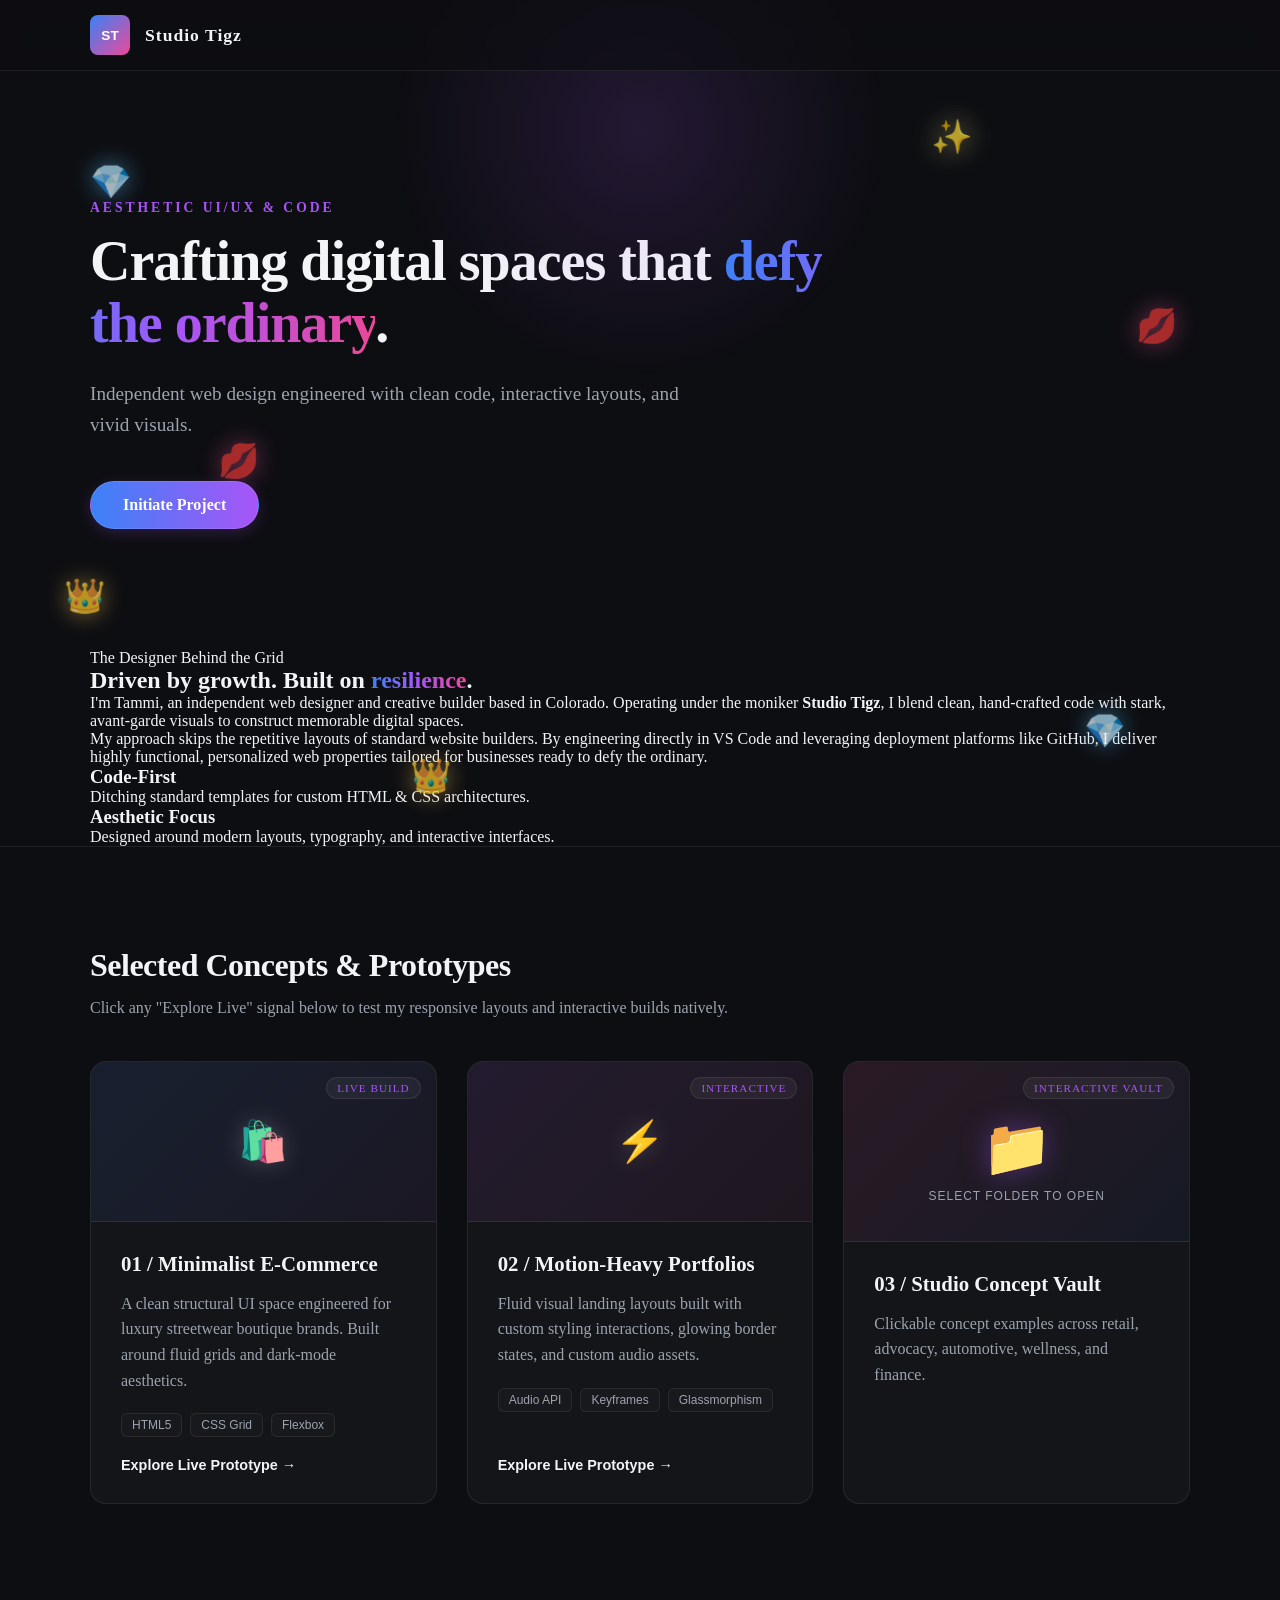
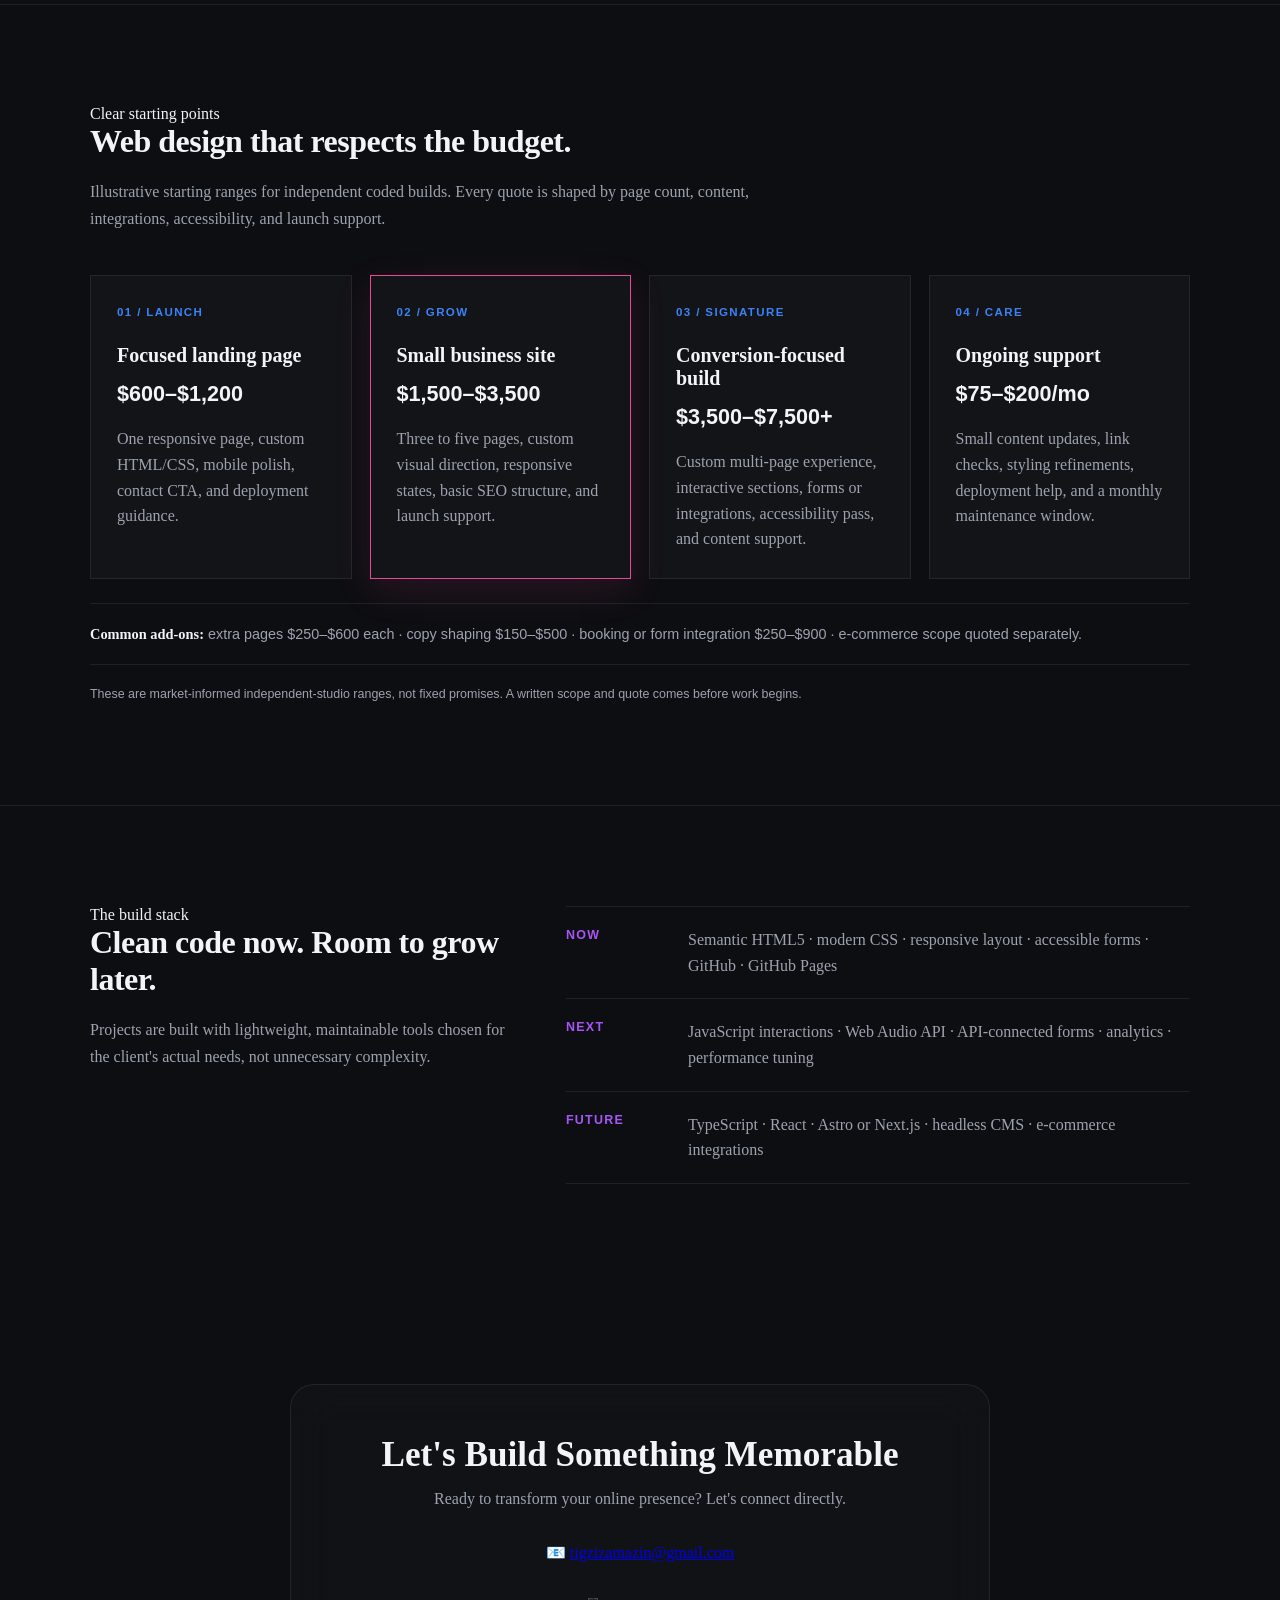
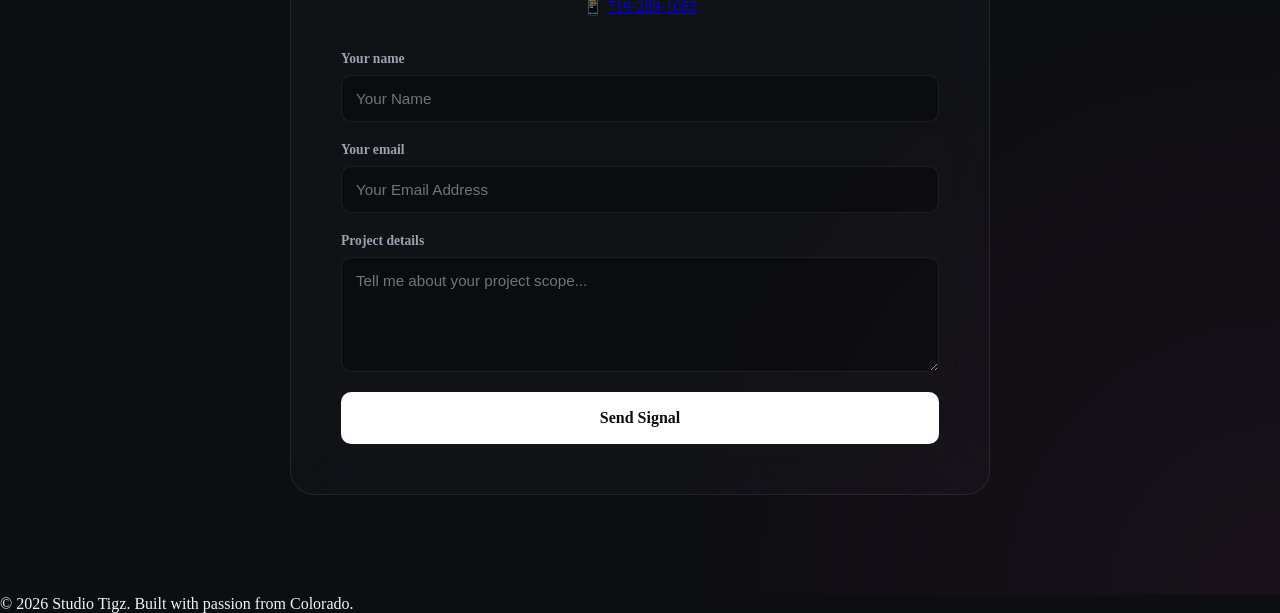
==== commit c1547746: "Embed boutique project in portfolio" ====
--- a/index.html
+++ b/index.html
@@ -98,7 +98,7 @@
                         <div class="project-tags">
                             <span>HTML5</span> <span>CSS Grid</span> <span>Flexbox</span>
                         </div>
-                        <a href="https://tammi-digital.github.io/boutique-landing/" target="_blank" rel="noopener noreferrer" class="project-link">Explore Live Prototype &rarr;</a>
+                        <a href="boutique-landing/" target="_blank" rel="noopener noreferrer" class="project-link">Explore Live Prototype &rarr;</a>
                     </div>
                 </div>
 
@@ -114,7 +114,7 @@
                         <div class="project-tags">
                             <span>Audio API</span> <span>Keyframes</span> <span>Glassmorphism</span>
                         </div>
-                        <a href="https://tammi-digital.github.io/boutique-landing/survivor-advocacy/" target="_blank" rel="noopener noreferrer" class="project-link">Explore Live Prototype &rarr;</a>
+                        <a href="boutique-landing/survivor-advocacy/" target="_blank" rel="noopener noreferrer" class="project-link">Explore Live Prototype &rarr;</a>
                     </div>
                 </div>
 
@@ -142,35 +142,35 @@
                                 <li class="file-item">
                                     <span class="file-icon">📄</span>
                                     <div class="file-info">
-                                        <a href="https://tammi-digital.github.io/boutique-landing/" target="_blank" rel="noopener noreferrer">boutique_landing.html</a>
+                                        <a href="boutique-landing/" target="_blank" rel="noopener noreferrer">boutique_landing.html</a>
                                         <small>E-Commerce Grid Layout</small>
                                     </div>
                                 </li>
                                 <li class="file-item">
                                     <span class="file-icon">📄</span>
                                     <div class="file-info">
-                                        <a href="https://tammi-digital.github.io/boutique-landing/survivor-advocacy/" target="_blank" rel="noopener noreferrer">reclaim_advocacy.html</a>
+                                        <a href="boutique-landing/survivor-advocacy/" target="_blank" rel="noopener noreferrer">reclaim_advocacy.html</a>
                                         <small>Survivor support concept example</small>
                                     </div>
                                 </li>
                                 <li class="file-item">
                                     <span class="file-icon">📄</span>
                                     <div class="file-info">
-                                        <a href="https://tammi-digital.github.io/boutique-landing/mechanic/" target="_blank" rel="noopener noreferrer">torquehaus_garage.html</a>
+                                        <a href="boutique-landing/mechanic/" target="_blank" rel="noopener noreferrer">torquehaus_garage.html</a>
                                         <small>Mechanic concept example</small>
                                     </div>
                                 </li>
                                 <li class="file-item">
                                     <span class="file-icon">📄</span>
                                     <div class="file-info">
-                                        <a href="https://tammi-digital.github.io/boutique-landing/massage/" target="_blank" rel="noopener noreferrer">low_tide_bodywork.html</a>
+                                        <a href="boutique-landing/massage/" target="_blank" rel="noopener noreferrer">low_tide_bodywork.html</a>
                                         <small>Massage studio concept example</small>
                                     </div>
                                 </li>
                                 <li class="file-item">
                                     <span class="file-icon">📄</span>
                                     <div class="file-info">
-                                        <a href="https://tammi-digital.github.io/boutique-landing/accounting/" target="_blank" rel="noopener noreferrer">ledger_loom.html</a>
+                                        <a href="boutique-landing/accounting/" target="_blank" rel="noopener noreferrer">ledger_loom.html</a>
                                         <small>Accounting practice concept example</small>
                                     </div>
                                 </li>
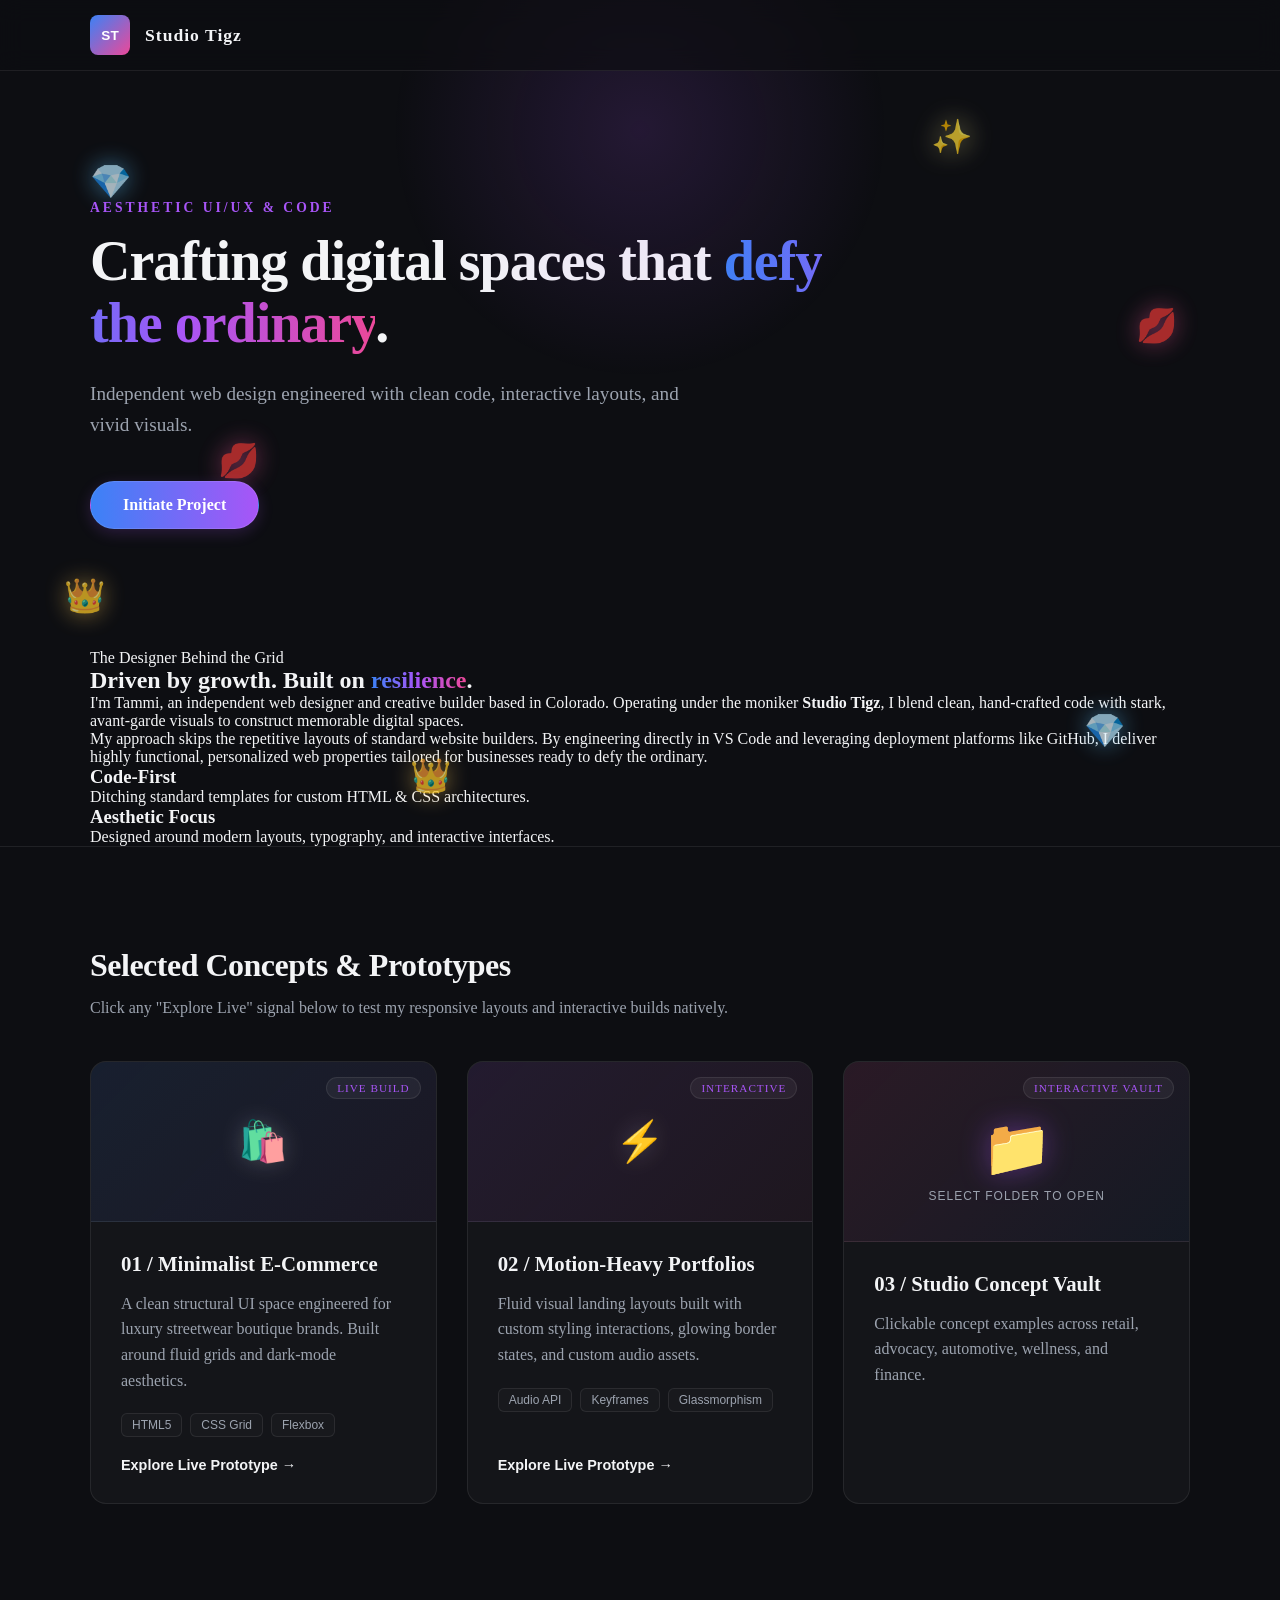
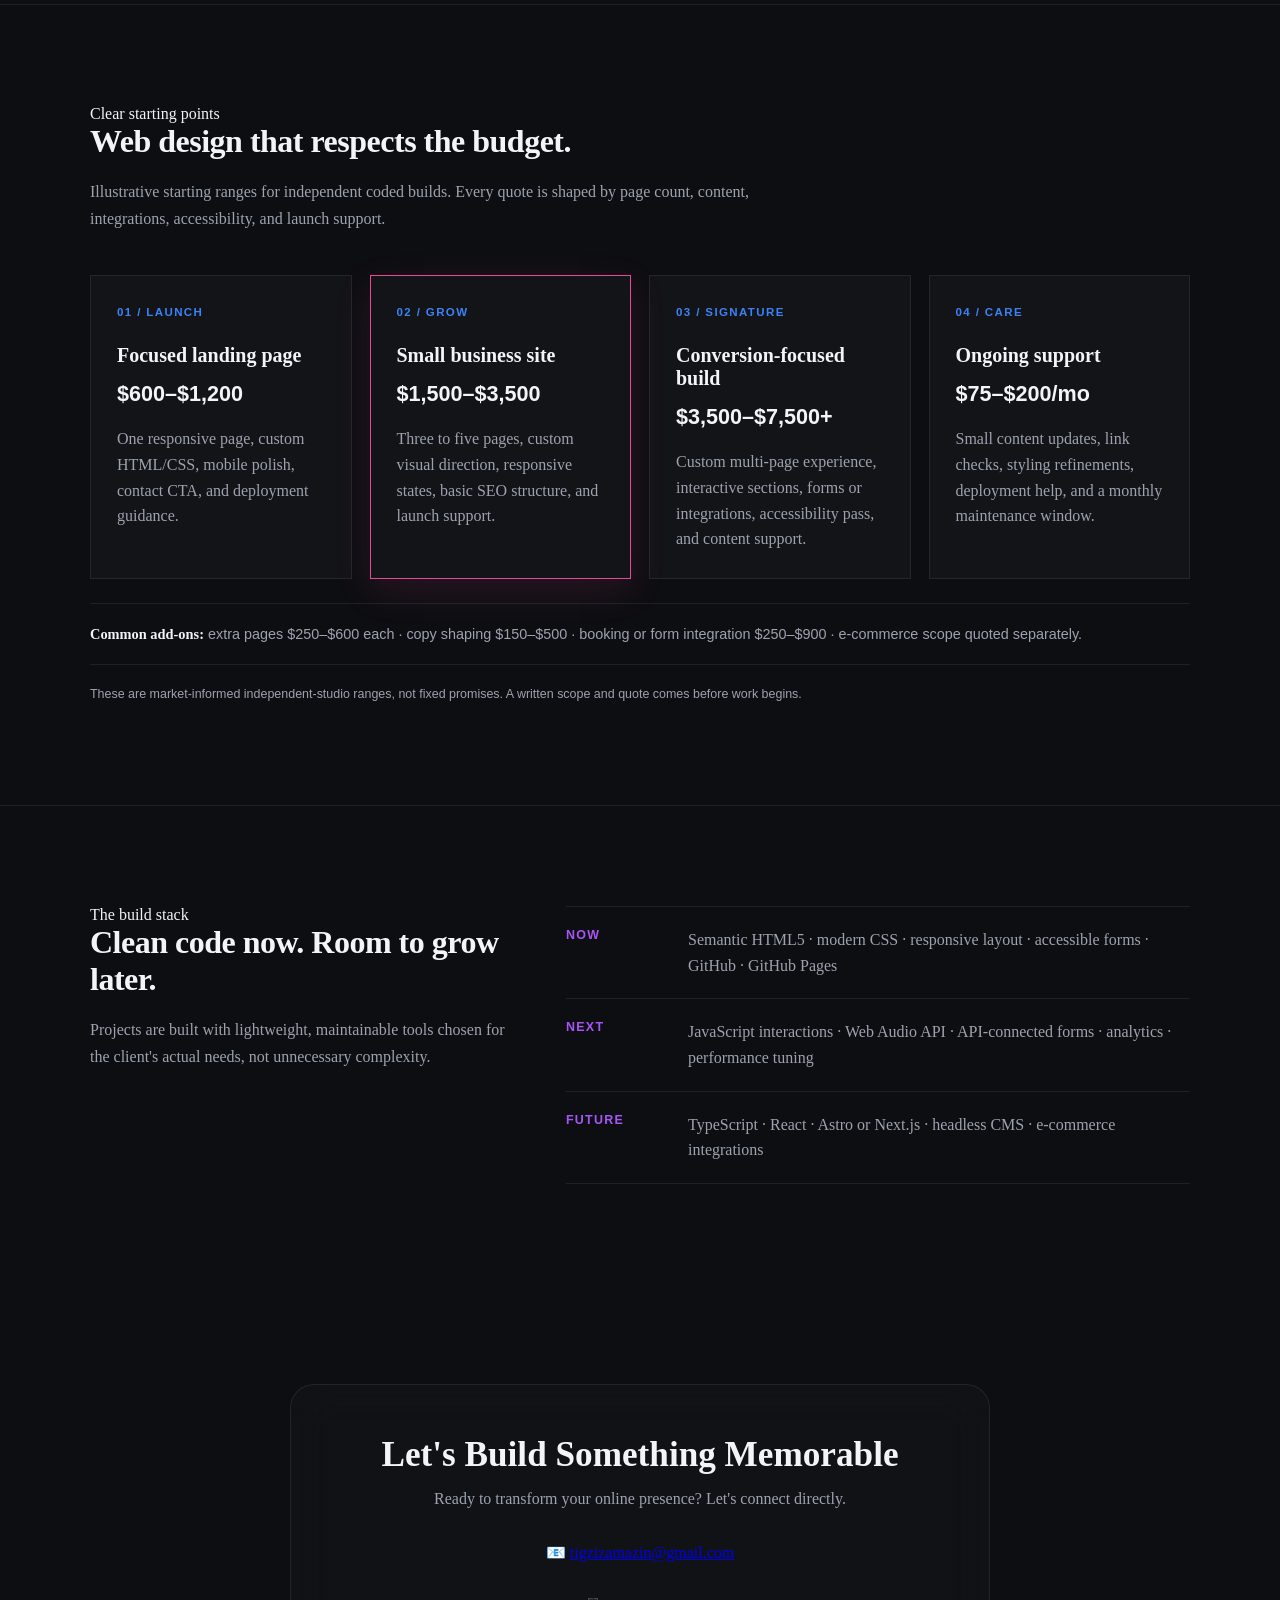
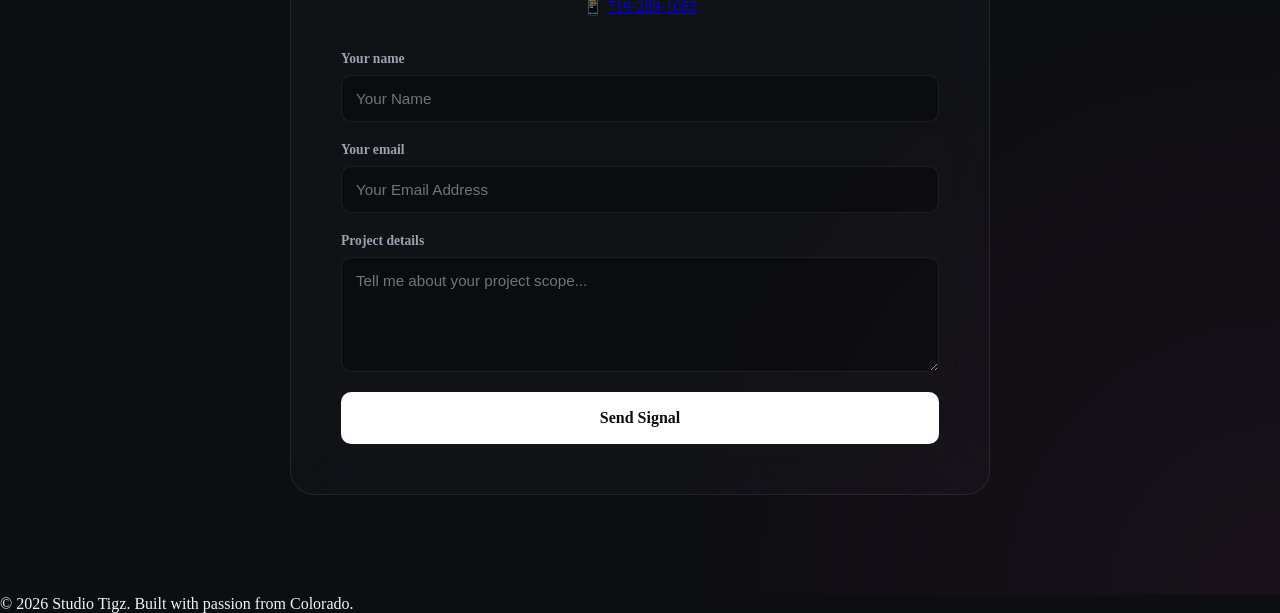
==== commit 7c6228e2: "Organize portfolio examples as sibling websites" ====
--- a/index.html
+++ b/index.html
@@ -114,7 +114,7 @@
                         <div class="project-tags">
                             <span>Audio API</span> <span>Keyframes</span> <span>Glassmorphism</span>
                         </div>
-                        <a href="boutique-landing/survivor-advocacy/" target="_blank" rel="noopener noreferrer" class="project-link">Explore Live Prototype &rarr;</a>
+                        <a href="survivor-advocacy/" target="_blank" rel="noopener noreferrer" class="project-link">Explore Live Prototype &rarr;</a>
                     </div>
                 </div>
 
@@ -149,28 +149,28 @@
                                 <li class="file-item">
                                     <span class="file-icon">📄</span>
                                     <div class="file-info">
-                                        <a href="boutique-landing/survivor-advocacy/" target="_blank" rel="noopener noreferrer">reclaim_advocacy.html</a>
+                                        <a href="survivor-advocacy/" target="_blank" rel="noopener noreferrer">reclaim_advocacy.html</a>
                                         <small>Survivor support concept example</small>
                                     </div>
                                 </li>
                                 <li class="file-item">
                                     <span class="file-icon">📄</span>
                                     <div class="file-info">
-                                        <a href="boutique-landing/mechanic/" target="_blank" rel="noopener noreferrer">torquehaus_garage.html</a>
+                                        <a href="mechanic/" target="_blank" rel="noopener noreferrer">torquehaus_garage.html</a>
                                         <small>Mechanic concept example</small>
                                     </div>
                                 </li>
                                 <li class="file-item">
                                     <span class="file-icon">📄</span>
                                     <div class="file-info">
-                                        <a href="boutique-landing/massage/" target="_blank" rel="noopener noreferrer">low_tide_bodywork.html</a>
+                                        <a href="massage/" target="_blank" rel="noopener noreferrer">low_tide_bodywork.html</a>
                                         <small>Massage studio concept example</small>
                                     </div>
                                 </li>
                                 <li class="file-item">
                                     <span class="file-icon">📄</span>
                                     <div class="file-info">
-                                        <a href="boutique-landing/accounting/" target="_blank" rel="noopener noreferrer">ledger_loom.html</a>
+                                        <a href="accounting/" target="_blank" rel="noopener noreferrer">ledger_loom.html</a>
                                         <small>Accounting practice concept example</small>
                                     </div>
                                 </li>
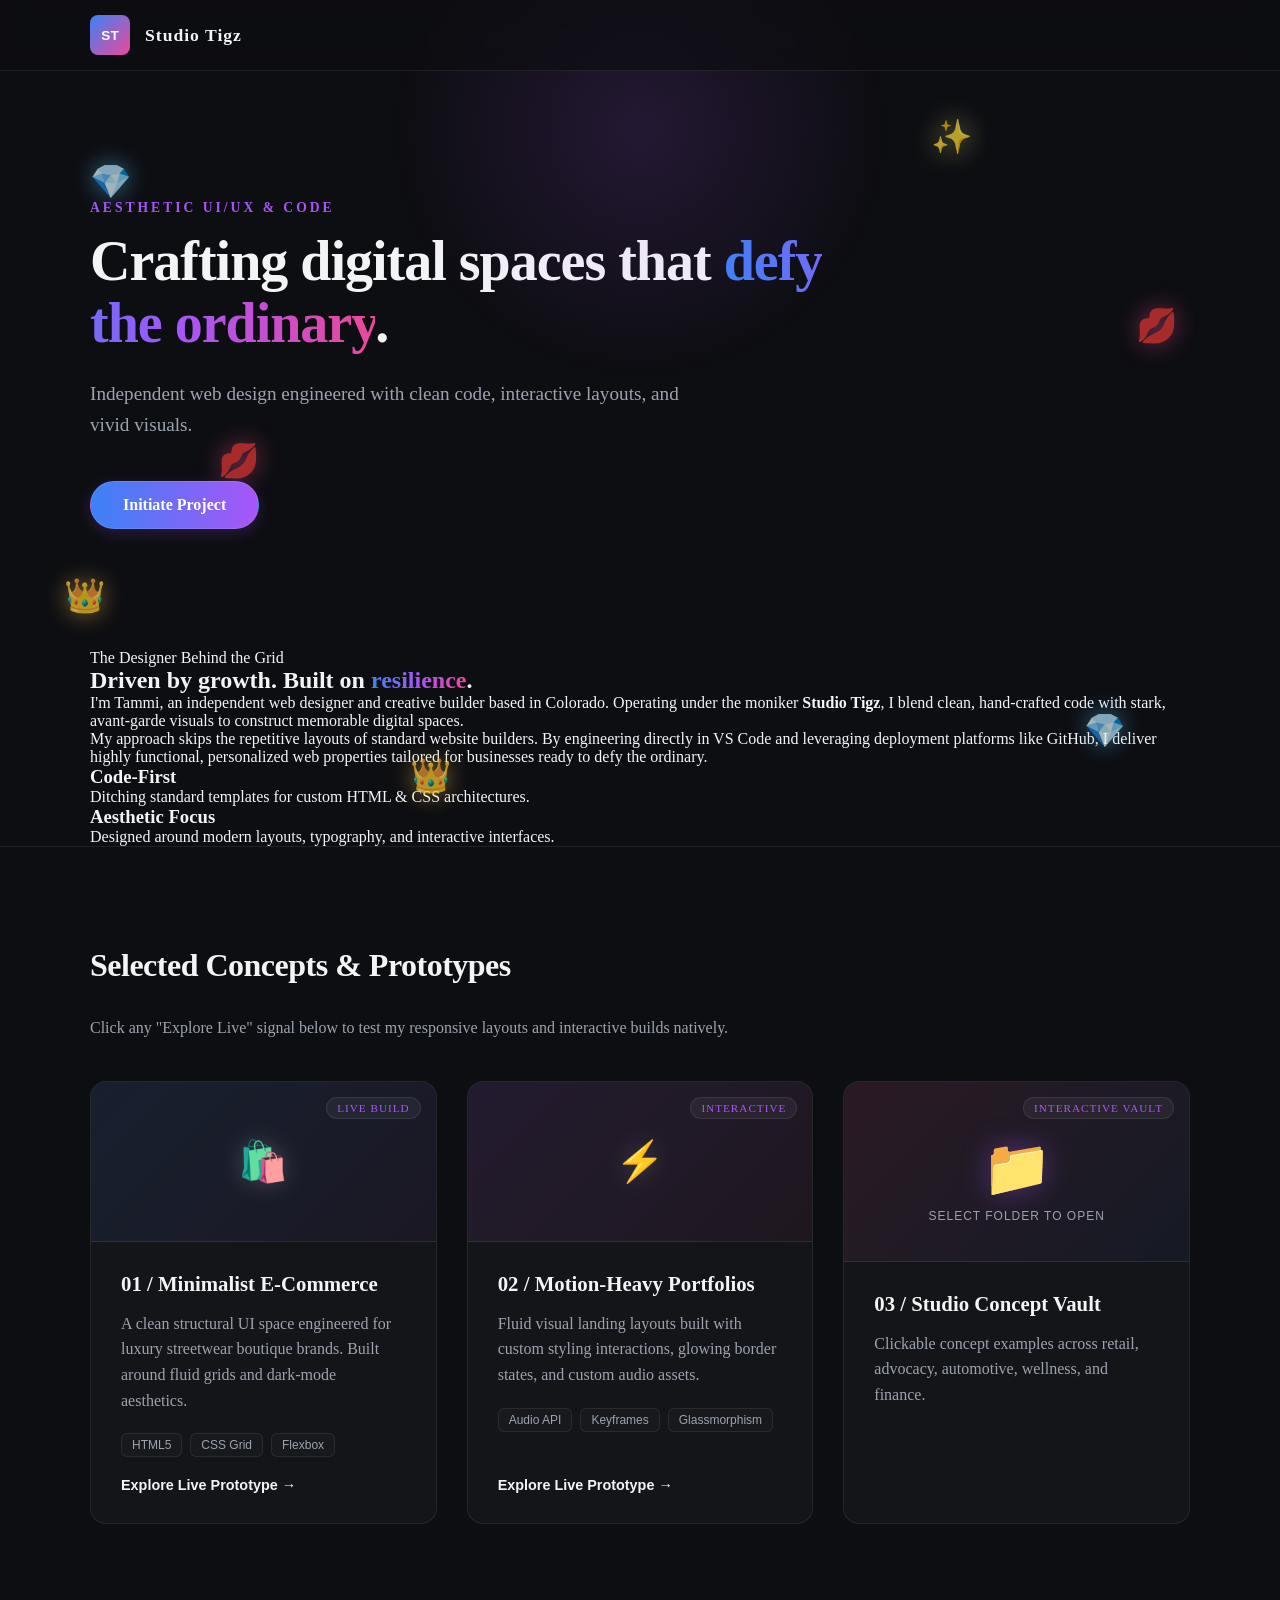
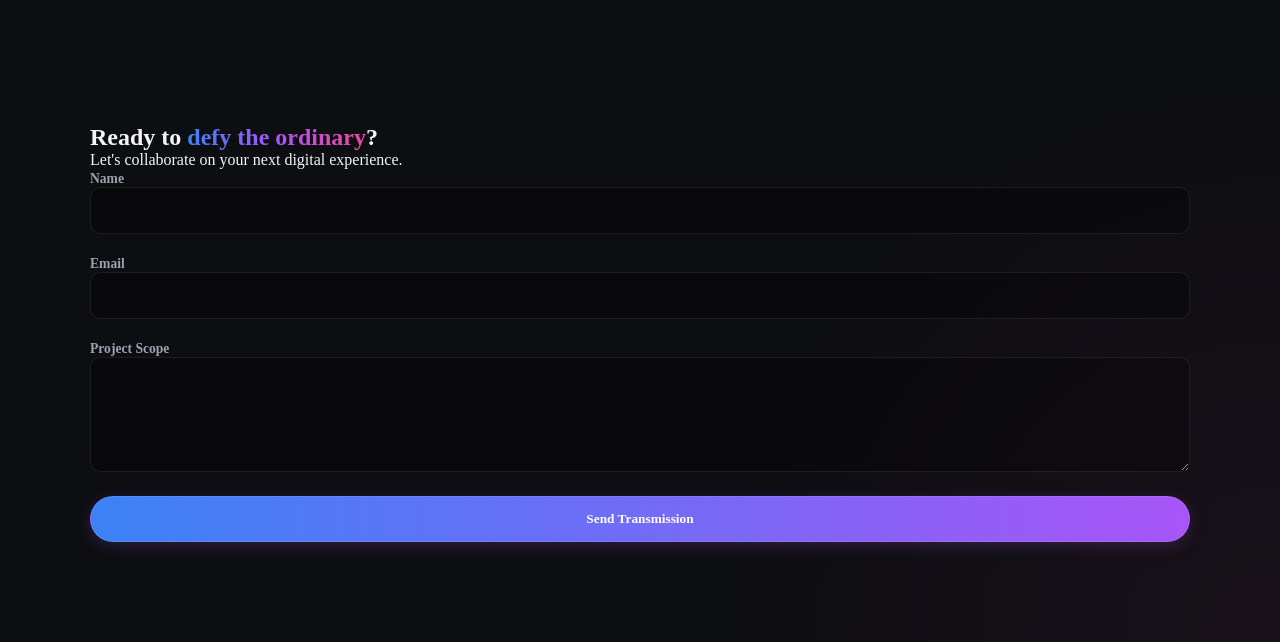
==== commit dd9c7750: "Add Google verification file" ====
--- a/index.html
+++ b/index.html
@@ -35,255 +35,148 @@
 
     <!-- Main Hero Statement Section -->
     <main id="top">
-    <section class="hero-section">
-        <div class="hero-glow"></div>
-        <div class="container">
-            <p class="hero-tag">Aesthetic UI/UX & Code</p>
-            <h1 class="hero-title">Crafting digital spaces that <span class="gradient-text">defy the ordinary</span>.</h1>
-            <p class="hero-subtitle">Independent web design engineered with clean code, interactive layouts, and vivid visuals.</p>
-            <a href="#contact" class="btn-primary">Initiate Project</a>
-        </div>
-    </section>
+        <section class="hero-section">
+            <div class="hero-glow"></div>
+            <div class="container">
+                <p class="hero-tag">Aesthetic UI/UX &amp; Code</p>
+                <h1 class="hero-title">Crafting digital spaces that <span class="gradient-text">defy the ordinary</span>.</h1>
+                <p class="hero-subtitle">Independent web design engineered with clean code, interactive layouts, and vivid visuals.</p>
+                <a href="#contact" class="btn-primary">Initiate Project</a>
+            </div>
+        </section>
 
-    <!-- About / Studio Bio Section -->
-    <section id="about" class="bio-section">
-        <div class="container">
-            <div class="bio-grid">
-                <div class="bio-text">
-                    <p class="bio-tag">The Designer Behind the Grid</p>
-                    <h2>Driven by growth. Built on <span class="gradient-text">resilience</span>.</h2>
-                    <p class="bio-paragraph">
-                        I'm Tammi, an independent web designer and creative builder based in Colorado.
-                        Operating under the moniker <strong>Studio Tigz</strong>, I blend clean, hand-crafted code with stark,
-                        avant-garde visuals to construct memorable digital spaces.
-                    </p>
-                    <p class="bio-paragraph">
-                        My approach skips the repetitive layouts of standard website builders. By engineering directly in
-                        VS Code and leveraging deployment platforms like GitHub, I deliver highly functional, personalized
-                        web properties tailored for businesses ready to defy the ordinary.
-                    </p>
-                </div>
-                <div class="bio-stats">
-                    <div class="stat-card">
-                        <h3>Code-First</h3>
-                        <p>Ditching standard templates for custom HTML &amp; CSS architectures.</p>
+        <!-- About / Studio Bio Section -->
+        <section id="about" class="bio-section">
+            <div class="container">
+                <div class="bio-grid">
+                    <div class="bio-text">
+                        <p class="bio-tag">The Designer Behind the Grid</p>
+                        <h2>Driven by growth. Built on <span class="gradient-text">resilience</span>.</h2>
+                        <p class="bio-paragraph">
+                            I'm Tammi, an independent web designer and creative builder based in Colorado.
+                            Operating under the moniker <strong>Studio Tigz</strong>, I blend clean, hand-crafted code with stark,
+                            avant-garde visuals to construct memorable digital spaces.
+                        </p>
+                        <p class="bio-paragraph">
+                            My approach skips the repetitive layouts of standard website builders. By engineering directly in
+                            VS Code and leveraging deployment platforms like GitHub, I deliver highly functional, personalized
+                            web properties tailored for businesses ready to defy the ordinary.
+                        </p>
                     </div>
-                    <div class="stat-card">
-                        <h3>Aesthetic Focus</h3>
-                        <p>Designed around modern layouts, typography, and interactive interfaces.</p>
-                    </div>
-                </div>
-            </div>
-        </div>
-    </section>
-
-    <!-- Work Portfolio Display Section -->
-    <section id="work" class="work-section">
-        <div class="container">
-            <h2 class="section-title">Selected Concepts &amp; Prototypes</h2>
-            <p class="section-desc" style="color: var(--text-muted); margin-top: -30px; margin-bottom: 40px;">
-                Click any "Explore Live" signal below to test my responsive layouts and interactive builds natively.
-            </p>
-
-            <div class="grid">
-                <!-- Project Card 01 -->
-                <div class="work-card">
-                    <div class="card-visual-header asset-ecommerce">
-                        <span class="preview-badge">Live Build</span>
-                        <div class="card-icon">🛍️</div>
-                    </div>
-                    <div class="card-body">
-                        <h3>01 / Minimalist E-Commerce</h3>
-                        <p>A clean structural UI space engineered for luxury streetwear boutique brands. Built around fluid grids and dark-mode aesthetics.</p>
-                        <div class="project-tags">
-                            <span>HTML5</span> <span>CSS Grid</span> <span>Flexbox</span>
+                    <div class="bio-stats">
+                        <div class="stat-card">
+                            <h3>Code-First</h3>
+                            <p>Ditching standard templates for custom HTML &amp; CSS architectures.</p>
                         </div>
-                        <a href="boutique-landing/" target="_blank" rel="noopener noreferrer" class="project-link">Explore Live Prototype &rarr;</a>
-                    </div>
-                </div>
-
-                <!-- Project Card 02 -->
-                <div class="work-card">
-                    <div class="card-visual-header asset-motion">
-                        <span class="preview-badge">Interactive</span>
-                        <div class="card-icon">⚡</div>
-                    </div>
-                    <div class="card-body">
-                        <h3>02 / Motion-Heavy Portfolios</h3>
-                        <p>Fluid visual landing layouts built with custom styling interactions, glowing border states, and custom audio assets.</p>
-                        <div class="project-tags">
-                            <span>Audio API</span> <span>Keyframes</span> <span>Glassmorphism</span>
-                        </div>
-                        <a href="survivor-advocacy/" target="_blank" rel="noopener noreferrer" class="project-link">Explore Live Prototype &rarr;</a>
-                    </div>
-                </div>
-
-                <!-- Interactive Concept Vault Card -->
-                <div class="work-card vault-card">
-                    <input type="checkbox" id="vault-toggle" class="vault-checkbox">
-                    <div class="card-visual-header asset-vault">
-                        <span class="preview-badge">Interactive Vault</span>
-                        <label class="folder-trigger" for="vault-toggle" aria-label="Select project folder to open examples">
-                            <div class="folder-icon">
-                                <span class="folder-back">📁</span>
-                                <span class="folder-front">📂</span>
-                            </div>
-                            <span class="folder-hint-text">Select Folder to Open</span>
-                        </label>
-                    </div>
-
-                    <div class="card-body">
-                        <h3>03 / Studio Concept Vault</h3>
-                        <p>Clickable concept examples across retail, advocacy, automotive, wellness, and finance.</p>
-
-                        <div class="vault-file-tree">
-                            <div class="tree-header">📂 root / concept_examples</div>
-                            <ul class="file-list">
-                                <li class="file-item">
-                                    <span class="file-icon">📄</span>
-                                    <div class="file-info">
-                                        <a href="boutique-landing/" target="_blank" rel="noopener noreferrer">boutique_landing.html</a>
-                                        <small>E-Commerce Grid Layout</small>
-                                    </div>
-                                </li>
-                                <li class="file-item">
-                                    <span class="file-icon">📄</span>
-                                    <div class="file-info">
-                                        <a href="survivor-advocacy/" target="_blank" rel="noopener noreferrer">reclaim_advocacy.html</a>
-                                        <small>Survivor support concept example</small>
-                                    </div>
-                                </li>
-                                <li class="file-item">
-                                    <span class="file-icon">📄</span>
-                                    <div class="file-info">
-                                        <a href="mechanic/" target="_blank" rel="noopener noreferrer">torquehaus_garage.html</a>
-                                        <small>Mechanic concept example</small>
-                                    </div>
-                                </li>
-                                <li class="file-item">
-                                    <span class="file-icon">📄</span>
-                                    <div class="file-info">
-                                        <a href="massage/" target="_blank" rel="noopener noreferrer">low_tide_bodywork.html</a>
-                                        <small>Massage studio concept example</small>
-                                    </div>
-                                </li>
-                                <li class="file-item">
-                                    <span class="file-icon">📄</span>
-                                    <div class="file-info">
-                                        <a href="accounting/" target="_blank" rel="noopener noreferrer">ledger_loom.html</a>
-                                        <small>Accounting practice concept example</small>
-                                    </div>
-                                </li>
-                            </ul>
+                        <div class="stat-card">
+                            <h3>Aesthetic Focus</h3>
+                            <p>Designed around modern layouts, typography, and interactive interfaces.</p>
                         </div>
                     </div>
                 </div>
             </div>
-        </div>
-    </section>
+        </section>
 
-    <section id="pricing" class="pricing-section">
-        <div class="container">
-            <p class="bio-tag">Clear starting points</p>
-            <h2 class="section-title">Web design that respects the budget.</h2>
-            <p class="section-desc">Illustrative starting ranges for independent coded builds. Every quote is shaped by page count, content, integrations, accessibility, and launch support.</p>
-            <div class="pricing-grid">
-                <article class="price-card"><span class="price-label">01 / Launch</span><h3>Focused landing page</h3><strong>$600–$1,200</strong><p>One responsive page, custom HTML/CSS, mobile polish, contact CTA, and deployment guidance.</p></article>
-                <article class="price-card featured-price"><span class="price-label">02 / Grow</span><h3>Small business site</h3><strong>$1,500–$3,500</strong><p>Three to five pages, custom visual direction, responsive states, basic SEO structure, and launch support.</p></article>
-                <article class="price-card"><span class="price-label">03 / Signature</span><h3>Conversion-focused build</h3><strong>$3,500–$7,500+</strong><p>Custom multi-page experience, interactive sections, forms or integrations, accessibility pass, and content support.</p></article>
-                <article class="price-card"><span class="price-label">04 / Care</span><h3>Ongoing support</h3><strong>$75–$200/mo</strong><p>Small content updates, link checks, styling refinements, deployment help, and a monthly maintenance window.</p></article>
+        <!-- Work Portfolio Display Section -->
+        <section id="work" class="work-section">
+            <div class="container">
+                <h2 class="section-title">Selected Concepts &amp; Prototypes</h2>
+                <p class="section-desc" style="color: var(--text-muted); margin-top: -10px; margin-bottom: 40px;">
+                    Click any "Explore Live" signal below to test my responsive layouts and interactive builds natively.
+                </p>
+
+                <div class="grid">
+                    <!-- Project Card 01 -->
+                    <div class="work-card">
+                        <div class="card-visual-header asset-ecommerce">
+                            <span class="preview-badge">Live Build</span>
+                            <div class="card-icon">🛍️</div>
+                        </div>
+                        <div class="card-body">
+                            <h3>01 / Minimalist E-Commerce</h3>
+                            <p>A clean structural UI space engineered for luxury streetwear boutique brands. Built around fluid grids and dark-mode aesthetics.</p>
+                            <div class="project-tags">
+                                <span>HTML5</span> <span>CSS Grid</span> <span>Flexbox</span>
+                            </div>
+                            <a href="boutique-landing/index.html" target="_blank" rel="noopener noreferrer" class="project-link">Explore Live Prototype &rarr;</a>
+                        </div>
+                    </div>
+
+                    <!-- Project Card 02 -->
+                    <div class="work-card">
+                        <div class="card-visual-header asset-motion">
+                            <span class="preview-badge">Interactive</span>
+                            <div class="card-icon">⚡</div>
+                        </div>
+                        <div class="card-body">
+                            <h3>02 / Motion-Heavy Portfolios</h3>
+                            <p>Fluid visual landing layouts built with custom styling interactions, glowing border states, and custom audio assets.</p>
+                            <div class="project-tags">
+                                <span>Audio API</span> <span>Keyframes</span> <span>Glassmorphism</span>
+                            </div>
+                            <a href="survivor-advocacy/index.html" target="_blank" rel="noopener noreferrer" class="project-link">Explore Live Prototype &rarr;</a>
+                        </div>
+                    </div>
+
+                    <!-- Interactive Concept Vault Card -->
+                    <div class="work-card vault-card">
+                        <input type="checkbox" id="vault-toggle" class="vault-checkbox">
+                        <div class="card-visual-header asset-vault">
+                            <span class="preview-badge">Interactive Vault</span>
+                            <label class="folder-trigger" for="vault-toggle" aria-label="Select project folder to open examples">
+                                <div class="folder-icon">
+                                    <span class="folder-back">📁</span>
+                                    <span class="folder-front">📂</span>
+                                </div>
+                                <span class="folder-hint-text">Select Folder to Open</span>
+                            </label>
+                        </div>
+
+                        <div class="card-body">
+                            <h3>03 / Studio Concept Vault</h3>
+                            <p>Clickable concept examples across retail, advocacy, automotive, wellness, and finance.</p>
+
+                            <div class="vault-file-tree">
+                                <div class="tree-header">📂 root / concept_examples</div>
+                                <ul class="file-list">
+                                    <li class="file-item">
+                                        <span class="file-icon">📄</span>
+                                        <div class="file-info">
+                                            <a href="boutique-landing/index.html" target="_blank" rel="noopener noreferrer">boutique_landing.html</a>
+                                            <small>E-Commerce Grid Layout</small>
+                                        </div>
+                                    </li>
+                                    <li class="file-item">
+                                        <span class="file-icon">📄</span>
+                                        <div class="file-info">
+                                            <a href="survivor-advocacy/index.html" target="_blank" rel="noopener noreferrer">reclaim_advocacy.html</a>
+                                            <small>Survivor Support Concept</small>
+                                        </div>
+                                    </li>
+                                </ul>
+                            </div>
+                        </div>
+                    </div>
+                </div>
             </div>
-            <div class="pricing-addons"><strong>Common add-ons:</strong> extra pages $250–$600 each · copy shaping $150–$500 · booking or form integration $250–$900 · e-commerce scope quoted separately.</div>
-            <p class="pricing-note">These are market-informed independent-studio ranges, not fixed promises. A written scope and quote comes before work begins.</p>
-        </div>
-    </section>
+        </section>
 
-    <section id="stack" class="stack-section">
-        <div class="container stack-layout">
-            <div><p class="bio-tag">The build stack</p><h2 class="section-title">Clean code now. Room to grow later.</h2><p class="section-desc">Projects are built with lightweight, maintainable tools chosen for the client's actual needs, not unnecessary complexity.</p></div>
-            <div class="stack-list"><div><strong>Now</strong><span>Semantic HTML5 · modern CSS · responsive layout · accessible forms · GitHub · GitHub Pages</span></div><div><strong>Next</strong><span>JavaScript interactions · Web Audio API · API-connected forms · analytics · performance tuning</span></div><div><strong>Future</strong><span>TypeScript · React · Astro or Next.js · headless CMS · e-commerce integrations</span></div></div>
-        </div>
-    </section>
-
-    <!-- Contact & Engagement Form -->
-    <section id="contact" class="contact-section">
-        <div class="container">
-            <div class="glass-card">
-                <h2>Let's Build Something Memorable</h2>
-                <p>Ready to transform your online presence? Let's connect directly.</p>
-                
-                <!-- Direct Contact Information -->
-                <div class="direct-contact">
-                    <p>📧 <a href="mailto:tigzizamazin@gmail.com">tigzizamazin@gmail.com</a></p>
-                    <p>📱 <a href="tel:7192891085">719-289-1085</a></p>
-                </div>
-
-                <form class="contact-form" action="mailto:tigzizamazin@gmail.com" method="post" enctype="text/plain">
-                    <label for="name">Your name</label>
-                    <input id="name" name="name" type="text" placeholder="Your Name" required>
-                    <label for="email">Your email</label>
-                    <input id="email" name="email" type="email" placeholder="Your Email Address" required>
-                    <label for="message">Project details</label>
-                    <textarea id="message" name="message" placeholder="Tell me about your project scope..." rows="5" required></textarea>
-                    <button type="submit" class="btn-submit">Send Signal</button>
-                </form>
-            </div>
-        </div>
-    </section>
-    </main>
-
-    <!-- Footer -->
-    <footer>
-        <p>&copy; 2026 Studio Tigz. Built with passion from Colorado.</p>
-    </footer>
-    <!-- Futuristic Hover Audio System -->
-    <script>
-        // Create an electronic high-end synth blip on the fly
-        let audioContext;
-
-        function playHoverSound() {
-            const AudioContext = window.AudioContext || window.webkitAudioContext;
-            if (!AudioContext) return;
-            
-            audioContext ??= new AudioContext();
-            const ctx = audioContext;
-            const osc = ctx.createOscillator();
-            const gain = ctx.createGain();
-            
-            // High-end electronic sine wave characteristic
-            osc.type = 'sine'; 
-            // 850Hz to 1200Hz gives that premium cyber-notification frequency
-            osc.frequency.setValueAtTime(850, ctx.currentTime);
-            osc.frequency.exponentialRampToValueAtTime(1200, ctx.currentTime + 0.08);
-            
-            // Smoothly fade out the sound so it doesn't pop aggressively
-            gain.gain.setValueAtTime(0.04, ctx.currentTime); // Low volume so it isn't startling
-            gain.gain.exponentialRampToValueAtTime(0.0001, ctx.currentTime + 0.08);
-            
-            osc.connect(gain);
-            gain.connect(ctx.destination);
-            
-            osc.start();
-            osc.stop(ctx.currentTime + 0.08);
-        }
-
-        // Attach the sound trigger to your interactive glowing action buttons
-        document.querySelectorAll('.btn-primary, .btn-submit, .work-card').forEach(element => {
-            element.addEventListener('mouseenter', playHoverSound);
-        });
-
-        const vaultToggle = document.querySelector('#vault-toggle');
-        const vaultTree = document.querySelector('.vault-file-tree');
-        vaultToggle?.addEventListener('change', () => {
-            vaultTree?.classList.toggle('is-open', vaultToggle.checked);
-            if (vaultTree) {
-                vaultTree.style.maxHeight = vaultToggle.checked ? 'none' : '0px';
-                vaultTree.style.opacity = vaultToggle.checked ? '1' : '0';
-                vaultTree.style.marginTop = vaultToggle.checked ? '20px' : '0';
-                vaultTree.style.padding = vaultToggle.checked ? '15px' : '0';
-            }
-        });
-    </script>
-
-</body>
-</html>
+        <!-- Contact Section -->
+        <section id="contact" class="contact-section">
+            <div class="container">
+                <h2>Ready to <span class="gradient-text">defy the ordinary</span>?</h2>
+                <p>Let's collaborate on your next digital experience.</p>
+                <form class="contact-form">
+                    <div class="form-group">
+                        <label for="name">Name</label>
+                        <input type="text" id="name" required autocomplete="name">
+                    </div>
+                    <div class="form-group">
+                        <label for="email">Email</label>
+                        <input type="email" id="email" required autocomplete="email">
+                    </div>
+                    <div class="form-group">
+                        <label for="message">Project Scope</label>
+                        <textarea id="message" rows="5" required></textarea>
+                    </div>
+                    <button type="submit" class="btn-primary">Send Transmission</button>
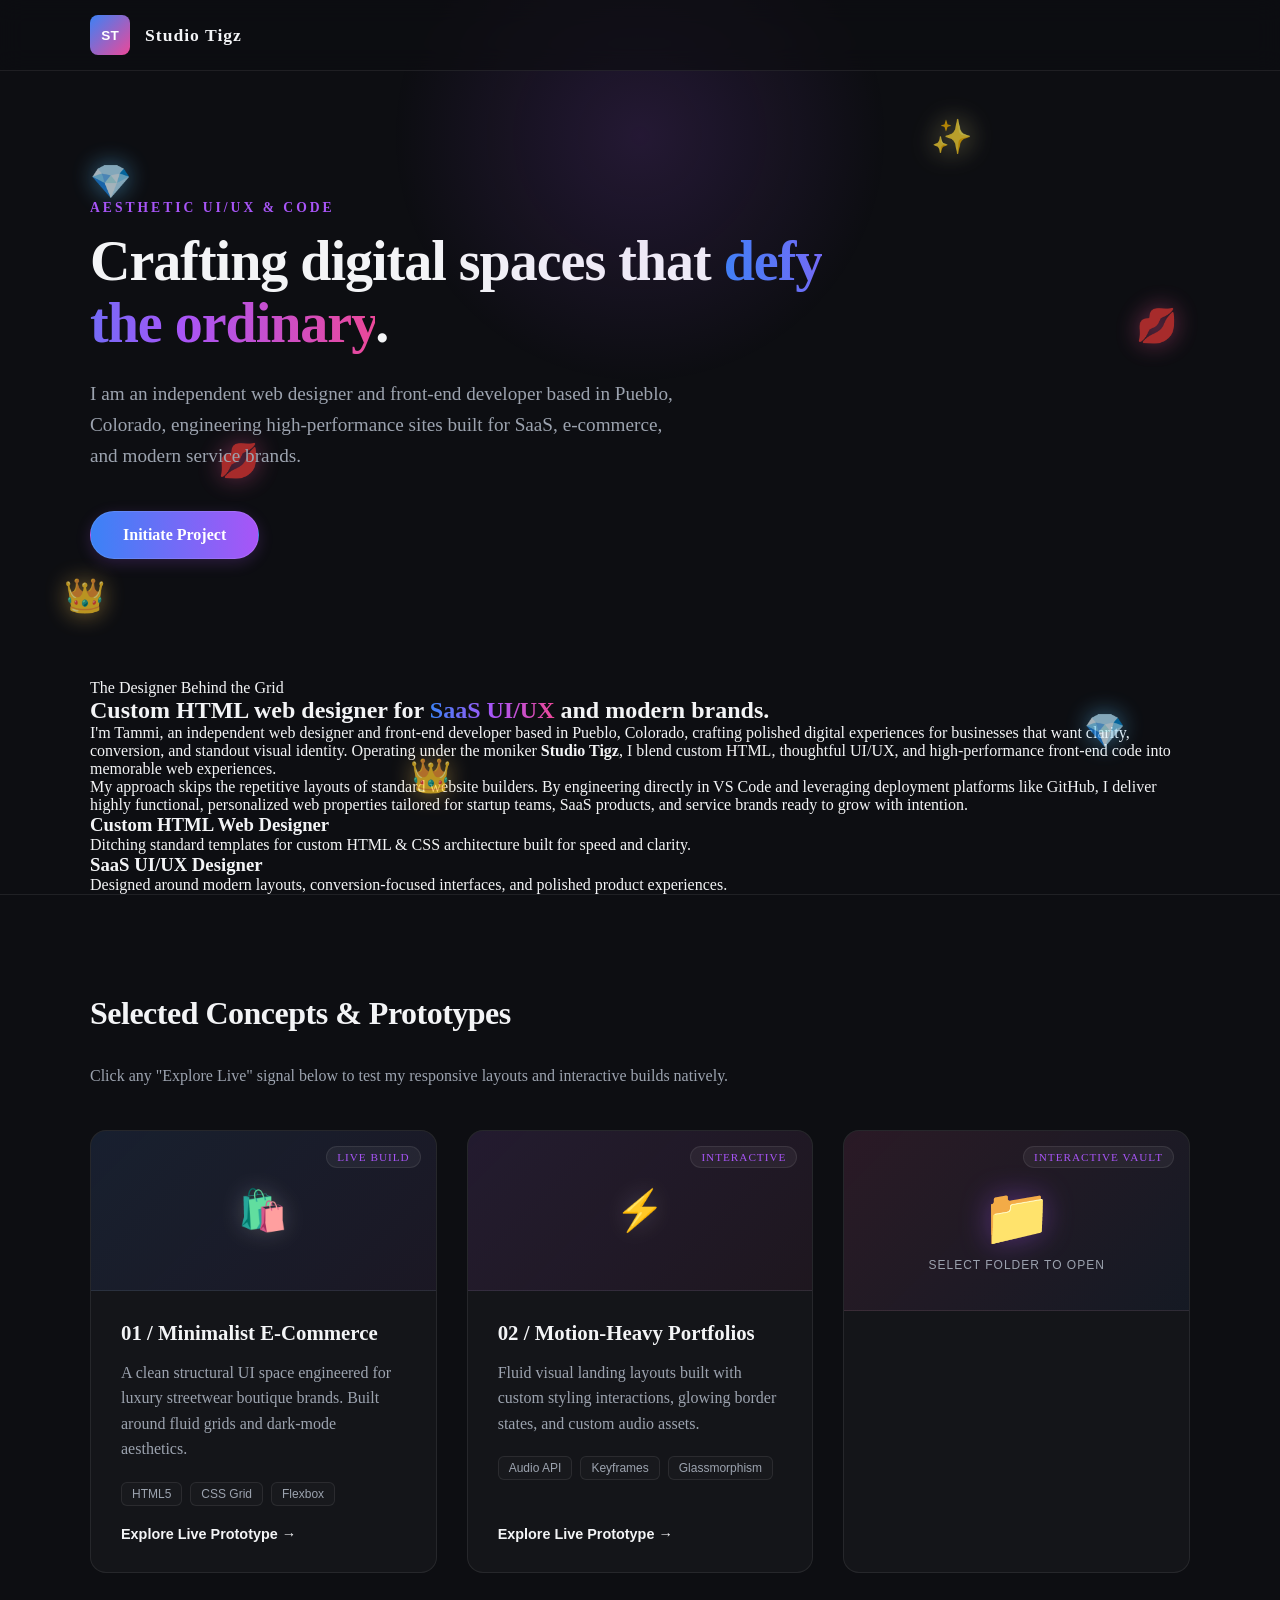
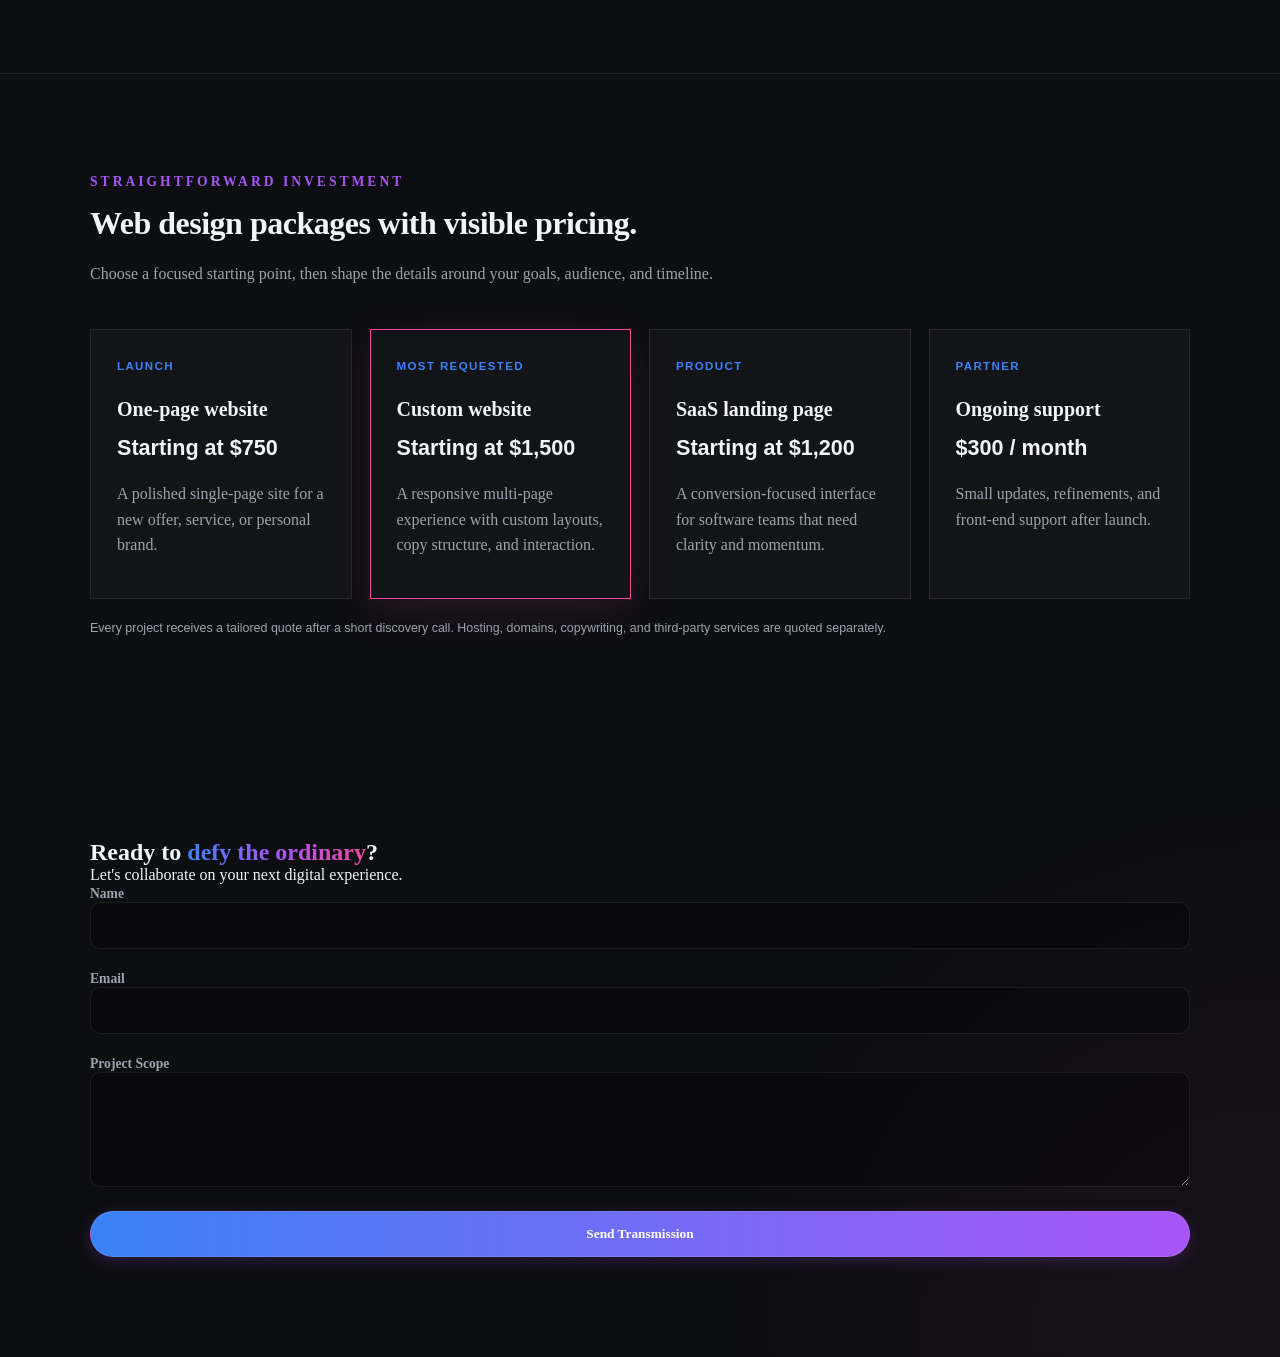
==== commit fdb781f8: "Fix mobile portfolio pricing and project links" ====
--- a/index.html
+++ b/index.html
@@ -1,6 +1,9 @@
 <!DOCTYPE html>
 <html lang="en">
-<head>
+<head><meta name="google-site-verification" content="ShXIbIpQDb6EVniCPwsTIgNC5E273SoxSgR8RTySRDo" />
+    <meta name="description" content="Studio Tigz offers custom, code-first web design and front-end development services for SaaS and e-commerce brands in Pueblo, Colorado.">
+    <meta name="keywords" content="web designer, front end developer, custom website design, SaaS web designer, Pueblo Colorado web designer">
+    <meta name="robots" content="index, follow">
     <meta charset="UTF-8">
     <meta name="viewport" content="width=device-width, initial-scale=1.0">
     <title>Studio Tigz | Digital Experience Portfolio</title>
@@ -40,7 +43,7 @@
             <div class="container">
                 <p class="hero-tag">Aesthetic UI/UX &amp; Code</p>
                 <h1 class="hero-title">Crafting digital spaces that <span class="gradient-text">defy the ordinary</span>.</h1>
-                <p class="hero-subtitle">Independent web design engineered with clean code, interactive layouts, and vivid visuals.</p>
+                <p class="hero-subtitle">I am an independent web designer and front-end developer based in Pueblo, Colorado, engineering high-performance sites built for SaaS, e-commerce, and modern service brands.</p>
                 <a href="#contact" class="btn-primary">Initiate Project</a>
             </div>
         </section>
@@ -51,26 +54,27 @@
                 <div class="bio-grid">
                     <div class="bio-text">
                         <p class="bio-tag">The Designer Behind the Grid</p>
-                        <h2>Driven by growth. Built on <span class="gradient-text">resilience</span>.</h2>
+                        <h2>Custom HTML web designer for <span class="gradient-text">SaaS UI/UX</span> and modern brands.</h2>
                         <p class="bio-paragraph">
-                            I'm Tammi, an independent web designer and creative builder based in Colorado.
-                            Operating under the moniker <strong>Studio Tigz</strong>, I blend clean, hand-crafted code with stark,
-                            avant-garde visuals to construct memorable digital spaces.
+                            I'm Tammi, an independent web designer and front-end developer based in Pueblo, Colorado, crafting
+                            polished digital experiences for businesses that want clarity, conversion, and standout visual identity.
+                            Operating under the moniker <strong>Studio Tigz</strong>, I blend custom HTML, thoughtful UI/UX,
+                            and high-performance front-end code into memorable web experiences.
                         </p>
                         <p class="bio-paragraph">
                             My approach skips the repetitive layouts of standard website builders. By engineering directly in
                             VS Code and leveraging deployment platforms like GitHub, I deliver highly functional, personalized
-                            web properties tailored for businesses ready to defy the ordinary.
+                            web properties tailored for startup teams, SaaS products, and service brands ready to grow with intention.
                         </p>
                     </div>
                     <div class="bio-stats">
                         <div class="stat-card">
-                            <h3>Code-First</h3>
-                            <p>Ditching standard templates for custom HTML &amp; CSS architectures.</p>
+                            <h3>Custom HTML Web Designer</h3>
+                            <p>Ditching standard templates for custom HTML &amp; CSS architecture built for speed and clarity.</p>
                         </div>
                         <div class="stat-card">
-                            <h3>Aesthetic Focus</h3>
-                            <p>Designed around modern layouts, typography, and interactive interfaces.</p>
+                            <h3>SaaS UI/UX Designer</h3>
+                            <p>Designed around modern layouts, conversion-focused interfaces, and polished product experiences.</p>
                         </div>
                     </div>
                 </div>
@@ -98,7 +102,7 @@
                             <div class="project-tags">
                                 <span>HTML5</span> <span>CSS Grid</span> <span>Flexbox</span>
                             </div>
-                            <a href="boutique-landing/index.html" target="_blank" rel="noopener noreferrer" class="project-link">Explore Live Prototype &rarr;</a>
+                            <a href="boutique-landing/index.html" class="project-link">Explore Live Prototype &rarr;</a>
                         </div>
                     </div>
 
@@ -114,23 +118,23 @@
                             <div class="project-tags">
                                 <span>Audio API</span> <span>Keyframes</span> <span>Glassmorphism</span>
                             </div>
-                            <a href="survivor-advocacy/index.html" target="_blank" rel="noopener noreferrer" class="project-link">Explore Live Prototype &rarr;</a>
+                            <a href="survivor-advocacy/index.html" class="project-link">Explore Live Prototype &rarr;</a>
                         </div>
                     </div>
 
                     <!-- Interactive Concept Vault Card -->
                     <div class="work-card vault-card">
-                        <input type="checkbox" id="vault-toggle" class="vault-checkbox">
-                        <div class="card-visual-header asset-vault">
+                        <details class="vault-details">
+                            <summary class="card-visual-header asset-vault">
                             <span class="preview-badge">Interactive Vault</span>
-                            <label class="folder-trigger" for="vault-toggle" aria-label="Select project folder to open examples">
+                            <span class="folder-trigger" aria-label="Select project folder to open examples">
                                 <div class="folder-icon">
                                     <span class="folder-back">📁</span>
                                     <span class="folder-front">📂</span>
                                 </div>
                                 <span class="folder-hint-text">Select Folder to Open</span>
-                            </label>
-                        </div>
+                            </span>
+                            </summary>
 
                         <div class="card-body">
                             <h3>03 / Studio Concept Vault</h3>
@@ -142,22 +146,80 @@
                                     <li class="file-item">
                                         <span class="file-icon">📄</span>
                                         <div class="file-info">
-                                            <a href="boutique-landing/index.html" target="_blank" rel="noopener noreferrer">boutique_landing.html</a>
+                                            <a href="boutique-landing/index.html">boutique_landing.html</a>
                                             <small>E-Commerce Grid Layout</small>
                                         </div>
                                     </li>
                                     <li class="file-item">
                                         <span class="file-icon">📄</span>
                                         <div class="file-info">
-                                            <a href="survivor-advocacy/index.html" target="_blank" rel="noopener noreferrer">reclaim_advocacy.html</a>
+                                            <a href="survivor-advocacy/index.html">reclaim_advocacy.html</a>
                                             <small>Survivor Support Concept</small>
+                                        </div>
+                                    </li>
+                                    <li class="file-item">
+                                        <span class="file-icon">📄</span>
+                                        <div class="file-info">
+                                            <a href="accounting/index.html">ledger_loom.html</a>
+                                            <small>Accounting and Advisory Concept</small>
+                                        </div>
+                                    </li>
+                                    <li class="file-item">
+                                        <span class="file-icon">📄</span>
+                                        <div class="file-info">
+                                            <a href="massage/index.html">low_tide.html</a>
+                                            <small>Massage and Bodywork Concept</small>
+                                        </div>
+                                    </li>
+                                    <li class="file-item">
+                                        <span class="file-icon">📄</span>
+                                        <div class="file-info">
+                                            <a href="mechanic/index.html">torquehaus.html</a>
+                                            <small>Automotive Service Concept</small>
                                         </div>
                                     </li>
                                 </ul>
                             </div>
                         </div>
+                        </details>
                     </div>
                 </div>
+            </div>
+        </section>
+
+        <!-- Services and Pricing Section -->
+        <section id="pricing" class="pricing-section">
+            <div class="container">
+                <p class="hero-tag">Straightforward investment</p>
+                <h2 class="section-title">Web design packages with visible pricing.</h2>
+                <p class="section-desc">Choose a focused starting point, then shape the details around your goals, audience, and timeline.</p>
+                <div class="pricing-grid">
+                    <article class="price-card">
+                        <span class="price-label">Launch</span>
+                        <h3>One-page website</h3>
+                        <strong>Starting at $750</strong>
+                        <p>A polished single-page site for a new offer, service, or personal brand.</p>
+                    </article>
+                    <article class="price-card featured-price">
+                        <span class="price-label">Most requested</span>
+                        <h3>Custom website</h3>
+                        <strong>Starting at $1,500</strong>
+                        <p>A responsive multi-page experience with custom layouts, copy structure, and interaction.</p>
+                    </article>
+                    <article class="price-card">
+                        <span class="price-label">Product</span>
+                        <h3>SaaS landing page</h3>
+                        <strong>Starting at $1,200</strong>
+                        <p>A conversion-focused interface for software teams that need clarity and momentum.</p>
+                    </article>
+                    <article class="price-card">
+                        <span class="price-label">Partner</span>
+                        <h3>Ongoing support</h3>
+                        <strong>$300 / month</strong>
+                        <p>Small updates, refinements, and front-end support after launch.</p>
+                    </article>
+                </div>
+                <p class="pricing-note">Every project receives a tailored quote after a short discovery call. Hosting, domains, copywriting, and third-party services are quoted separately.</p>
             </div>
         </section>
 
@@ -180,3 +242,9 @@
                         <textarea id="message" rows="5" required></textarea>
                     </div>
                     <button type="submit" class="btn-primary">Send Transmission</button>
+                </form>
+            </div>
+        </section>
+    </main>
+</body>
+</html>
--- a/style.css
+++ b/style.css
@@ -396,9 +396,10 @@
     height: 180px !important;
 }
 
-.vault-checkbox {
-    display: none;
-}
+.vault-details { display: contents; }
+
+.vault-details > summary { list-style: none; }
+.vault-details > summary::-webkit-details-marker { display: none; }
 
 .folder-trigger {
     display: flex;
@@ -407,6 +408,7 @@
     cursor: pointer;
     gap: 8px;
     margin-top: 15px;
+    pointer-events: none;
 }
 
 .folder-icon {
@@ -420,10 +422,6 @@
 .folder-icon .folder-front { display: none; }
 .folder-icon .folder-back { display: block; }
 
-.vault-checkbox:checked + .folder-icon .folder-front { display: block; }
-.vault-checkbox:checked + .folder-icon .folder-back { display: none; }
-.vault-checkbox:checked + .folder-icon { transform: scale(1.08); }
-
 .folder-hint-text {
     font-size: 0.75rem;
     font-family: sans-serif;
@@ -433,7 +431,6 @@
 }
 
 .vault-file-tree {
-    display: none;
     max-height: 0;
     overflow: hidden;
     opacity: 0;
@@ -445,27 +442,22 @@
     text-align: left;
 }
 
-.vault-file-tree.is-open {
+.vault-details[open] .folder-icon .folder-front { display: block; }
+.vault-details[open] .folder-icon .folder-back { display: none; }
+.vault-details[open] .folder-icon { transform: scale(1.08); }
+
+.vault-details[open] .vault-file-tree {
     display: block;
-    max-height: none;
-    opacity: 1;
-    margin-top: 20px;
-    overflow-y: auto;
-    padding: 15px;
-    border-color: var(--glass-border);
-}
-
-.vault-checkbox:checked ~ .card-visual-header .folder-icon .folder-front { display: block; }
-.vault-checkbox:checked ~ .card-visual-header .folder-icon .folder-back { display: none; }
-.vault-checkbox:checked ~ .card-visual-header .folder-icon { transform: scale(1.08); }
-
-.vault-checkbox:checked ~ .card-body .vault-file-tree {
     max-height: 720px;
     overflow-y: auto;
     opacity: 1;
     margin-top: 20px;
     padding: 15px;
     border-color: var(--glass-border);
+}
+
+.vault-details[open] .folder-hint-text {
+    color: var(--neon-blue);
 }
 
 .tree-header {
@@ -522,7 +514,7 @@
     margin-top: 2px;
 }
 
-.folder-trigger:focus-within .folder-icon {
+.vault-details > summary:focus-visible .folder-icon {
     outline: 2px solid var(--neon-blue);
     outline-offset: 6px;
 }
@@ -645,6 +637,11 @@
 }
 
 @media (max-width: 560px) {
+    .container { width: min(92%, 520px); }
+    .work-section, .pricing-section, .contact-section { padding: 72px 0; }
+    .section-title { font-size: 1.7rem; line-height: 1.2; }
     .pricing-grid { grid-template-columns: 1fr; }
     .stack-list div { gap: 10px; grid-template-columns: 1fr; }
-}
+    .price-card { min-height: 0; padding: 22px; }
+    .pricing-section .section-desc { margin-bottom: 28px; }
+}
